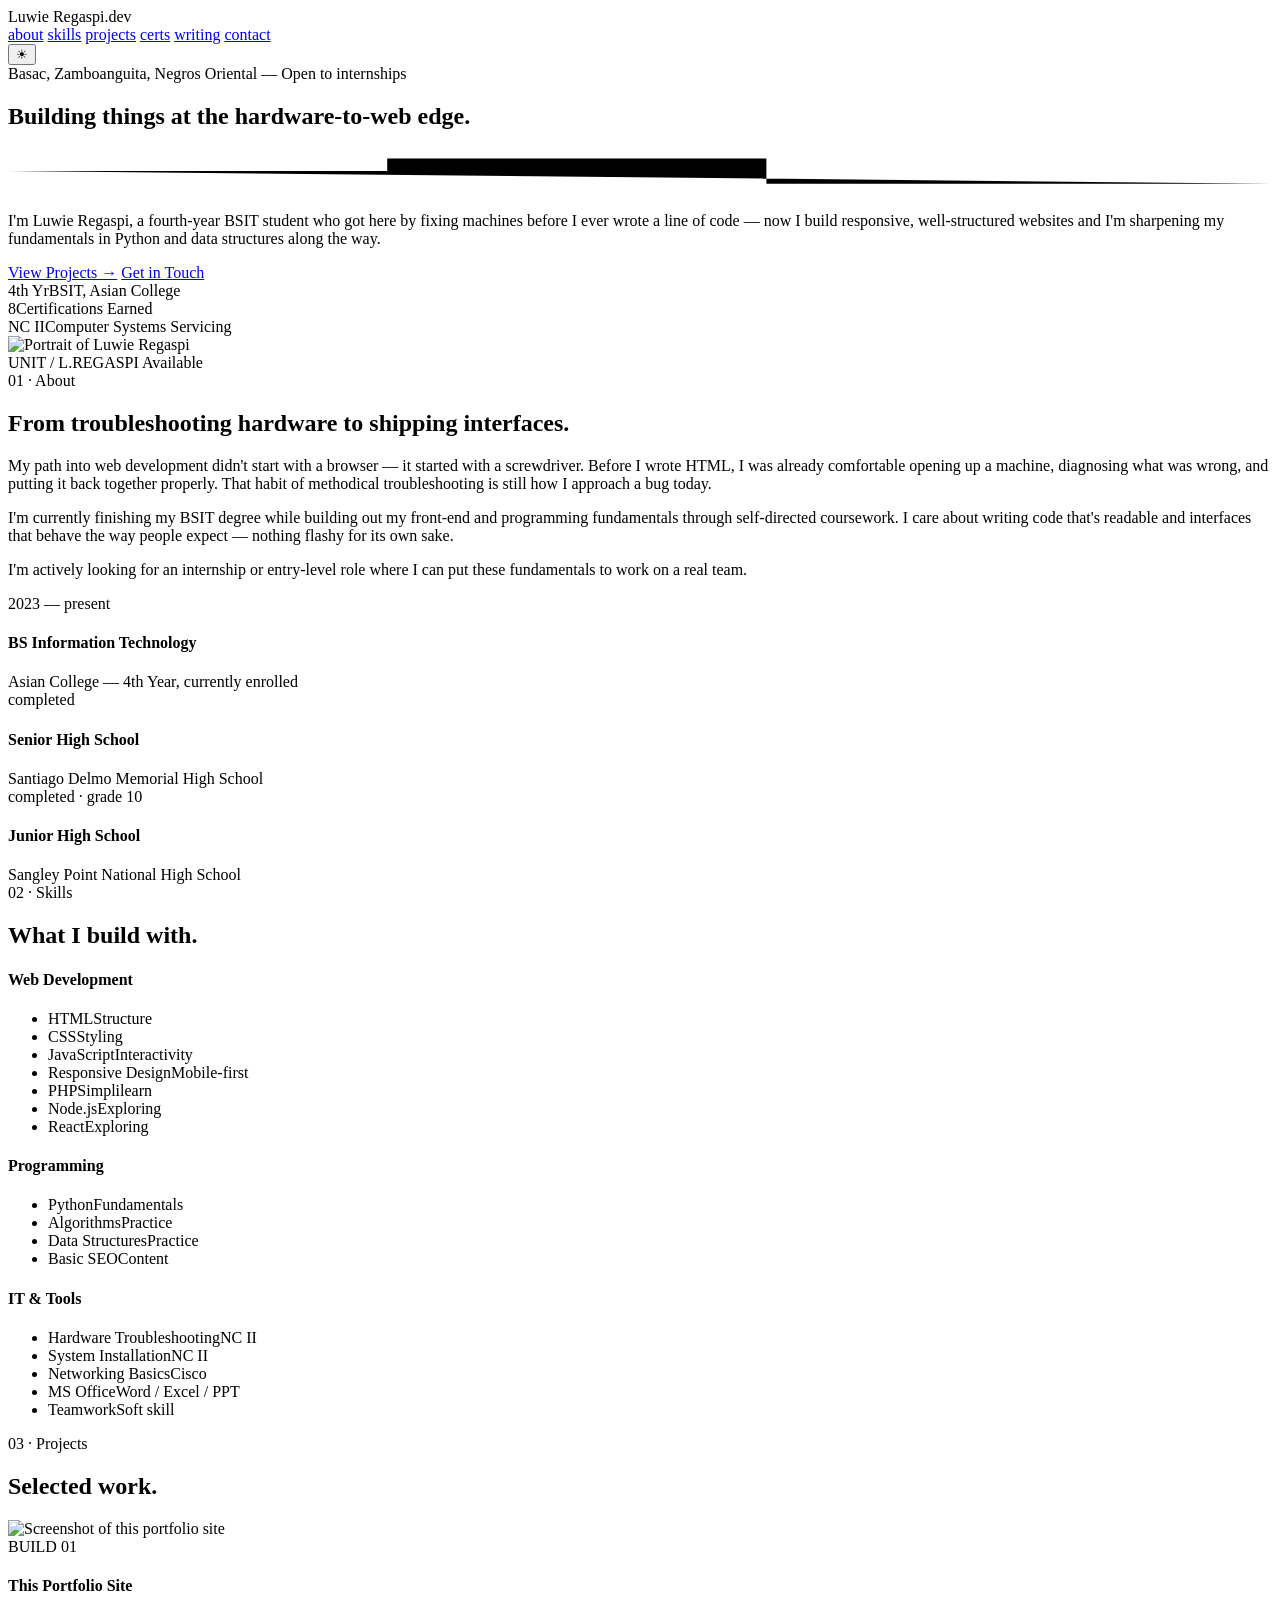
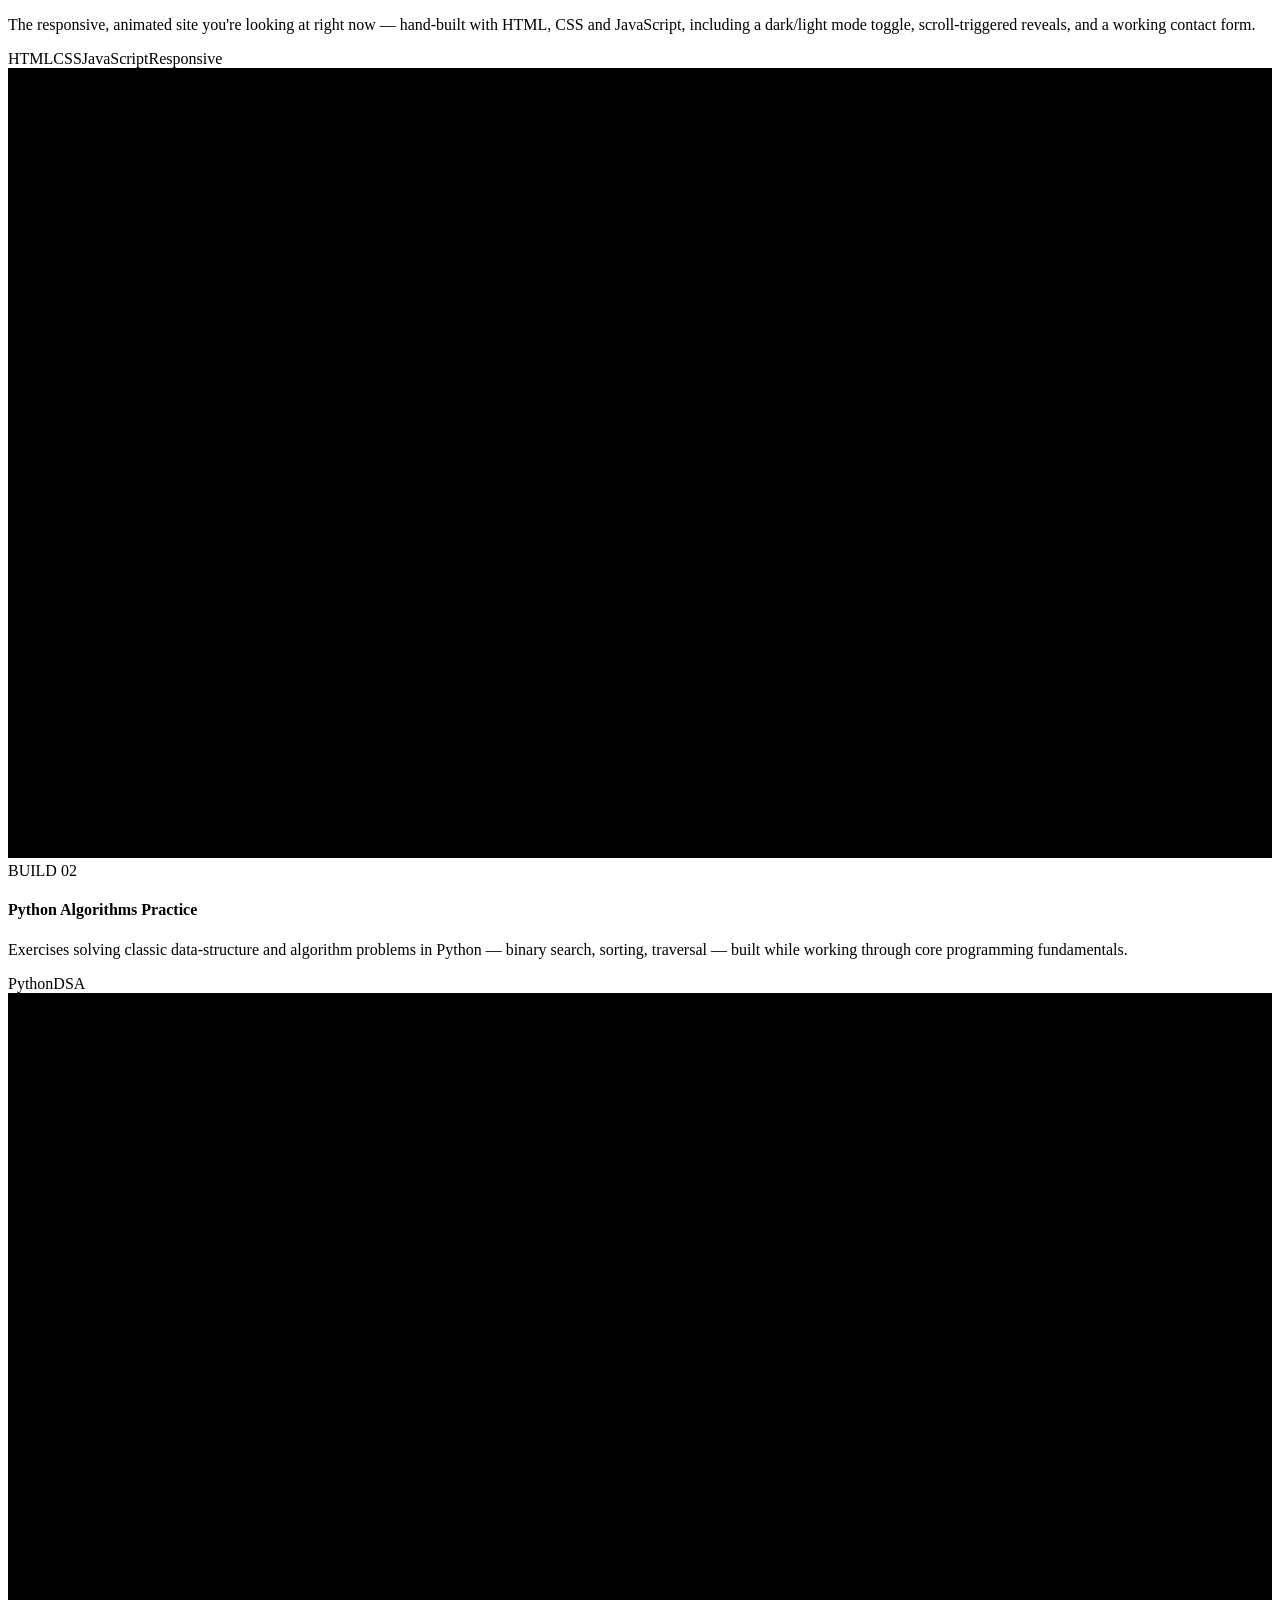
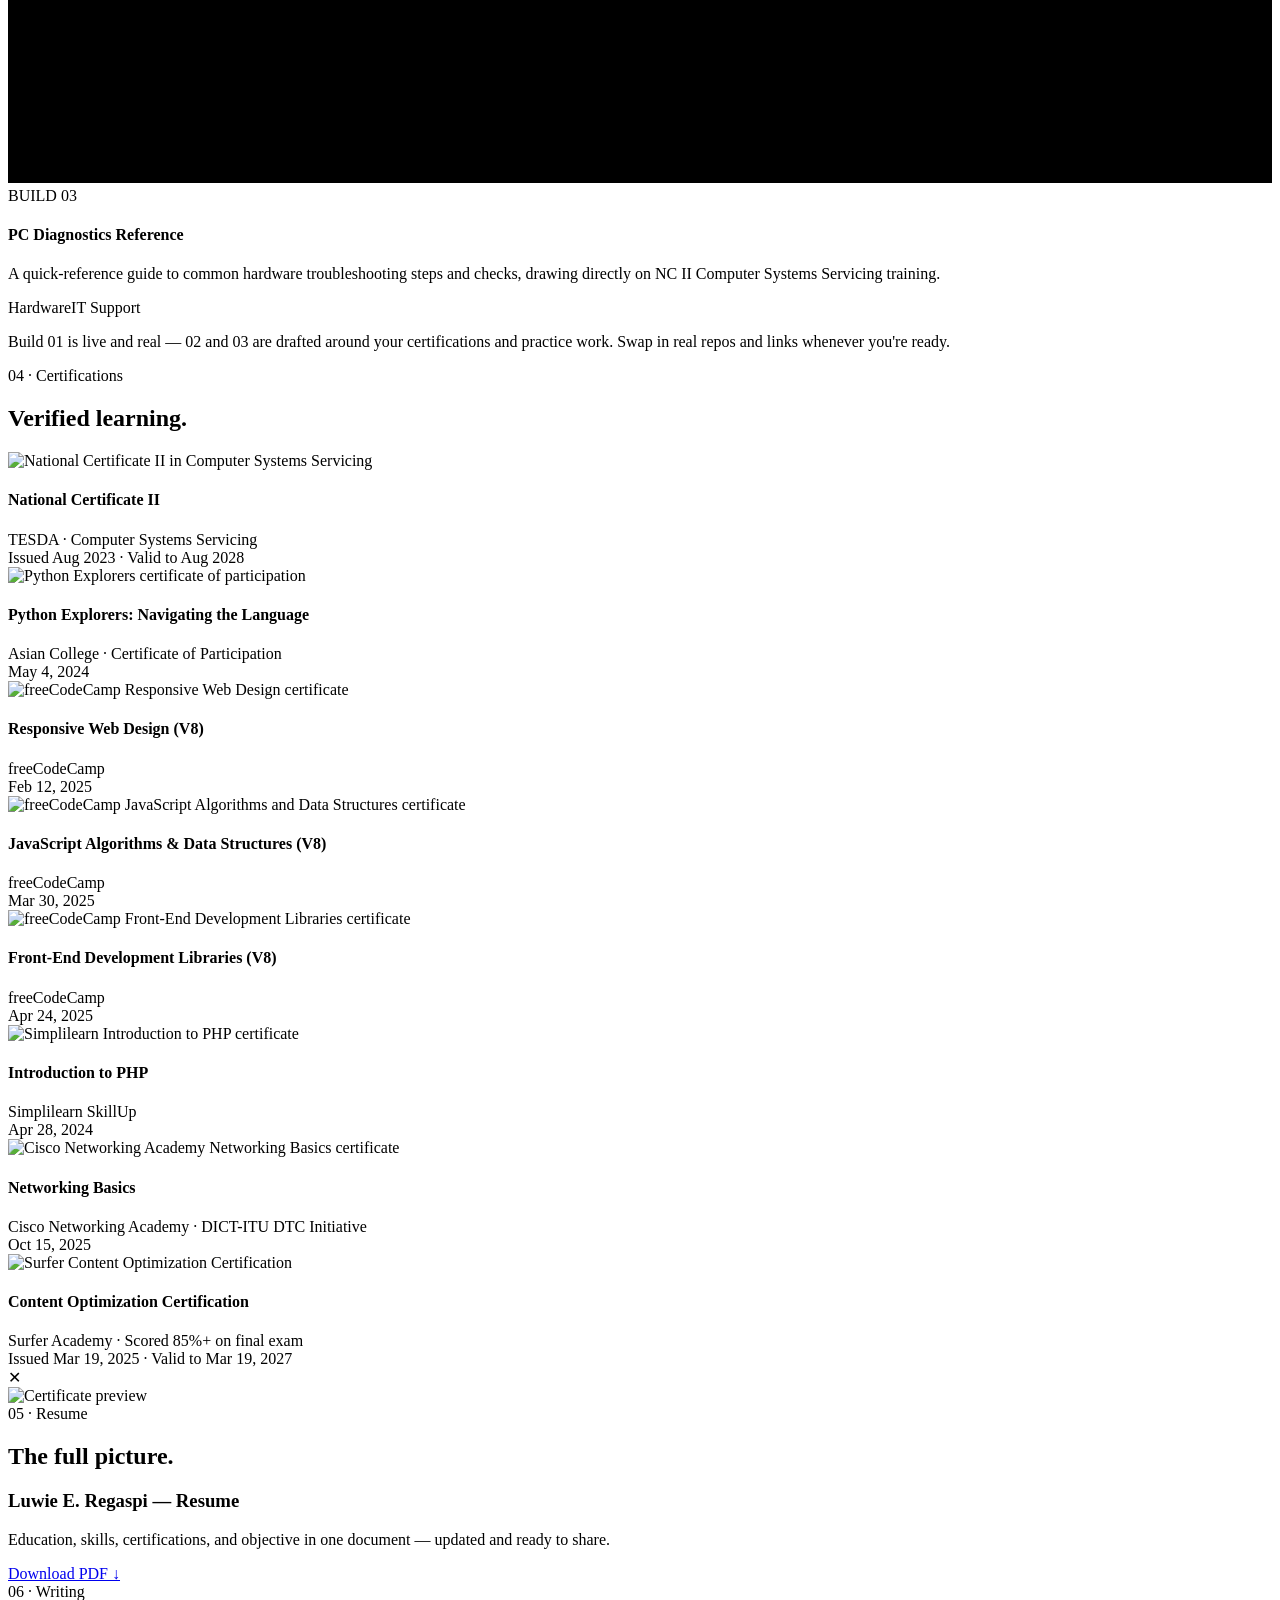
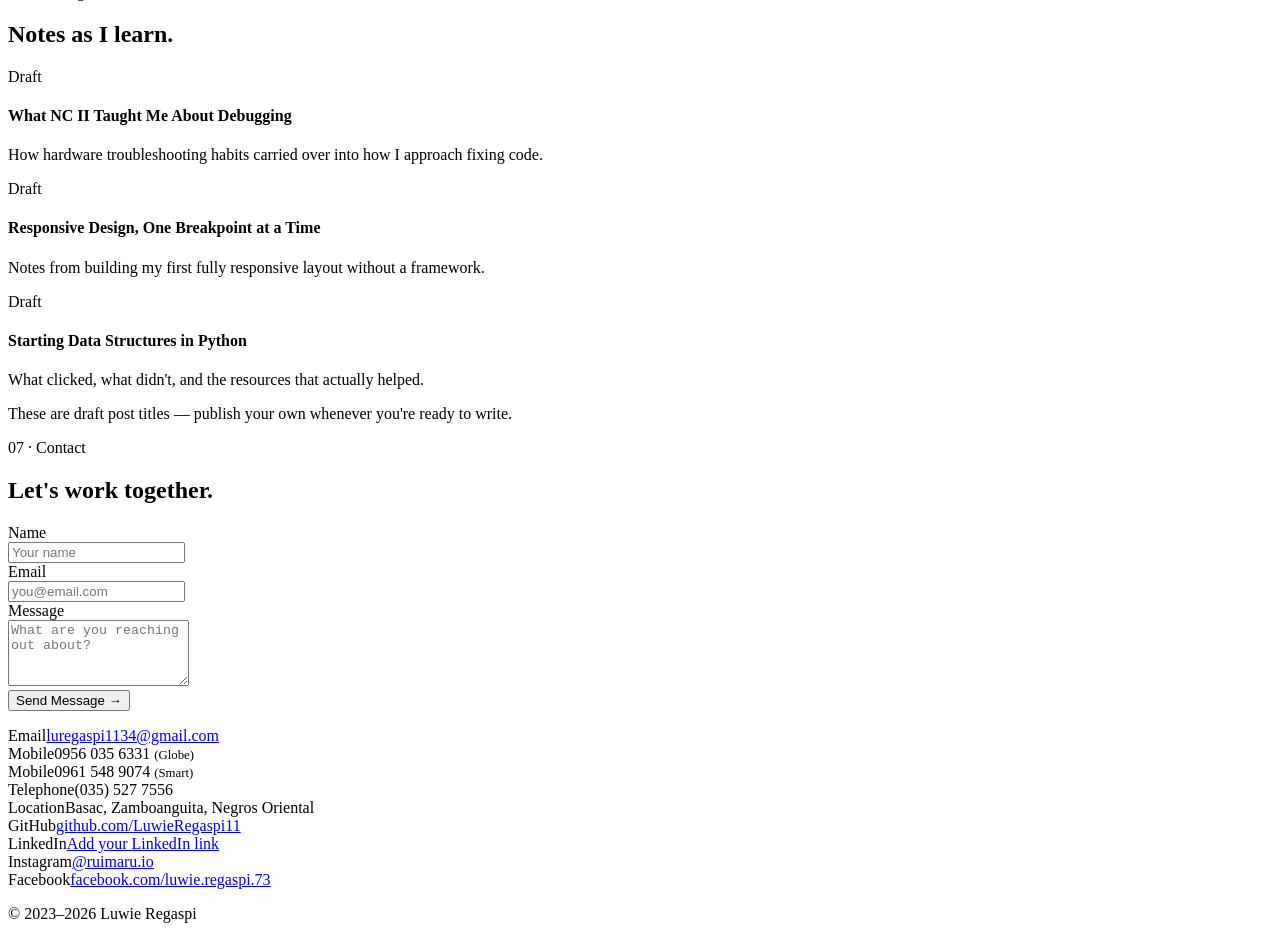
==== index.html @ 88062332 "delete porfolio" ====
<!DOCTYPE html>
<html lang="en">
<head>
<meta charset="UTF-8">
<meta name="viewport" content="width=device-width, initial-scale=1.0">
<title>Luwie Regaspi — Web Developer</title>
<link rel="preconnect" href="https://fonts.googleapis.com">
<link rel="preconnect" href="https://fonts.gstatic.com" crossorigin>
<link href="https://fonts.googleapis.com/css2?family=Space+Grotesk:wght@500;600;700&family=IBM+Plex+Sans:wght@400;500;600&family=IBM+Plex+Mono:wght@400;500;600&display=swap" rel="stylesheet">
<link rel="stylesheet" href="https://cdn.jsdelivr.net/gh/devicons/devicon@latest/devicon.min.css">
<link rel="stylesheet" href="style.css">
</head>
<body>

<div class="trace"><div class="trace-fill" id="traceFill"></div></div>

<header class="nav">
  <div class="nav-inner">
    <div class="brand"><span class="led"></span>Luwie Regaspi<span class="dim">.dev</span></div>
    <div class="nav-right">
      <nav class="navlinks">
        <a href="#about">about</a>
        <a href="#skills">skills</a>
        <a href="#projects">projects</a>
        <a href="#certs">certs</a>
        <a href="#blog">writing</a>
        <a href="#contact">contact</a>
      </nav>
      <button class="theme-toggle" id="themeToggle" aria-label="Toggle dark mode" title="Toggle dark mode">
        <span class="thumb" id="themeThumb">☀</span>
      </button>
    </div>
  </div>
</header>

<main class="wrap">

  <section class="hero" id="hero" data-section>
    <div class="node" id="node-hero"></div>
    <div class="hero-grid">
      <div class="hero-text">
        <div class="status-pill reveal"><span class="led"></span><span class="mono" style="color:var(--muted)">Basac, Zamboanguita, Negros Oriental — Open to internships</span></div>
        <h1 class="reveal">Building things at the <span class="accent">hardware-to-web</span> edge.</h1>
        <svg class="hero-trace reveal" viewBox="0 0 300 10" preserveAspectRatio="none"><path d="M0,5 H90 V2 H180 V8 H300"/></svg>
        <p class="lede reveal">I'm Luwie Regaspi, a fourth-year BSIT student who got here by fixing machines before I ever wrote a line of code — now I build responsive, well-structured websites and I'm sharpening my fundamentals in Python and data structures along the way.</p>
        <div class="hero-cta reveal">
          <a href="#projects" class="btn btn-solid">View Projects →</a>
          <a href="#contact" class="btn btn-outline">Get in Touch</a>
        </div>
        <div class="hero-meta reveal">
          <div><span class="num">4th Yr</span><span class="lab">BSIT, Asian College</span></div>
          <div><span class="num">8</span><span class="lab">Certifications Earned</span></div>
          <div><span class="num">NC II</span><span class="lab">Computer Systems Servicing</span></div>
        </div>
      </div>
      <div class="device reveal">
        <div class="device-frame">
          <div class="corner c-tl"></div><div class="corner c-tr"></div><div class="corner c-bl"></div><div class="corner c-br"></div>
          <div class="shot"><img src="images/profile.jpg" alt="Portrait of Luwie Regaspi"></div>
        </div>
        <div class="device-plate">
          <span>UNIT / L.REGASPI</span>
          <span class="avail"><span class="led"></span>Available</span>
        </div>
      </div>
    </div>
  </section>

  <section id="about" data-section>
    <div class="node" id="node-about"></div>
    <div class="divider"><span class="chip">01 · About</span><span class="seg"></span></div>
    <h2 class="section-title reveal">From troubleshooting hardware to shipping interfaces.</h2>
    <div class="about-grid">
      <div class="reveal">
        <p>My path into web development didn't start with a browser — it started with a screwdriver. Before I wrote HTML, I was already comfortable opening up a machine, diagnosing what was wrong, and putting it back together properly. That habit of methodical troubleshooting is still how I approach a bug today.</p>
        <p>I'm currently finishing my BSIT degree while building out my front-end and programming fundamentals through self-directed coursework. I care about writing code that's readable and interfaces that behave the way people expect — nothing flashy for its own sake.</p>
        <p>I'm actively looking for an internship or entry-level role where I can put these fundamentals to work on a real team.</p>
      </div>
      <div class="log reveal">
        <div class="item">
          <div class="when">2023 — present</div>
          <h4>BS Information Technology</h4>
          <div class="status">Asian College — 4th Year, currently enrolled</div>
        </div>
        <div class="item">
          <div class="when">completed</div>
          <h4>Senior High School</h4>
          <div class="status">Santiago Delmo Memorial High School</div>
        </div>
        <div class="item">
          <div class="when">completed · grade 10</div>
          <h4>Junior High School</h4>
          <div class="status">Sangley Point National High School</div>
        </div>
      </div>
    </div>
  </section>

  <section id="skills" data-section>
    <div class="node" id="node-skills"></div>
    <div class="divider"><span class="chip">02 · Skills</span><span class="seg"></span></div>
    <h2 class="section-title reveal">What I build with.</h2>
    <div class="skill-cols reveal">
      <div class="skill-card">
        <h4>Web Development</h4>
        <ul>
          <li><i class="sk-icon devicon-html5-plain colored"></i><span class="sk-name">HTML</span><span>Structure</span></li>
          <li><i class="sk-icon devicon-css3-plain colored"></i><span class="sk-name">CSS</span><span>Styling</span></li>
          <li><i class="sk-icon devicon-javascript-plain colored"></i><span class="sk-name">JavaScript</span><span>Interactivity</span></li>
          <li><i class="sk-icon devicon-bootstrap-plain colored"></i><span class="sk-name">Responsive Design</span><span>Mobile-first</span></li>
          <li><i class="sk-icon devicon-php-plain colored"></i><span class="sk-name">PHP</span><span>Simplilearn</span></li>
          <li><i class="sk-icon devicon-nodejs-plain colored"></i><span class="sk-name">Node.js</span><span>Exploring</span></li>
          <li><i class="sk-icon devicon-react-original colored"></i><span class="sk-name">React</span><span>Exploring</span></li>
        </ul>
      </div>
      <div class="skill-card">
        <h4>Programming</h4>
        <ul>
          <li><i class="sk-icon devicon-python-plain colored"></i><span class="sk-name">Python</span><span>Fundamentals</span></li>
          <li><i class="sk-icon devicon-python-plain colored"></i><span class="sk-name">Algorithms</span><span>Practice</span></li>
          <li><i class="sk-icon devicon-python-plain colored"></i><span class="sk-name">Data Structures</span><span>Practice</span></li>
          <li><i class="sk-icon devicon-google-plain colored"></i><span class="sk-name">Basic SEO</span><span>Content</span></li>
        </ul>
      </div>
      <div class="skill-card">
        <h4>IT & Tools</h4>
        <ul>
          <li><i class="sk-icon devicon-linux-plain colored"></i><span class="sk-name">Hardware Troubleshooting</span><span>NC II</span></li>
          <li><i class="sk-icon devicon-windows8-original colored"></i><span class="sk-name">System Installation</span><span>NC II</span></li>
          <li><i class="sk-icon devicon-cisco-line colored"></i><span class="sk-name">Networking Basics</span><span>Cisco</span></li>
          <li><i class="sk-icon devicon-office365-plain colored"></i><span class="sk-name">MS Office</span><span>Word / Excel / PPT</span></li>
          <li><i class="sk-icon devicon-slack-plain colored"></i><span class="sk-name">Teamwork</span><span>Soft skill</span></li>
        </ul>
      </div>
    </div>
  </section>

  <section id="projects" data-section>
    <div class="node" id="node-projects"></div>
    <div class="divider"><span class="chip">03 · Projects</span><span class="seg"></span></div>
    <h2 class="section-title reveal">Selected work.</h2>
    <div class="proj-grid">
      <div class="proj-card reveal">
        <div class="proj-media clickable" data-full="images/project-portfolio-preview.jpg" data-cap="This portfolio site — responsive build with dark/light mode and scroll animations">
          <img src="images/project-portfolio-preview.jpg" alt="Screenshot of this portfolio site">
        </div>
        <div class="proj-body">
          <div class="pnum">BUILD 01</div>
          <h4>This Portfolio Site</h4>
          <p>The responsive, animated site you're looking at right now — hand-built with HTML, CSS and JavaScript, including a dark/light mode toggle, scroll-triggered reveals, and a working contact form.</p>
          <div class="tags"><span class="tag">HTML</span><span class="tag">CSS</span><span class="tag">JavaScript</span><span class="tag">Responsive</span></div>
        </div>
      </div>
      <div class="proj-card reveal">
        <div class="proj-media">
          <svg viewBox="0 0 400 250" xmlns="http://www.w3.org/2000/svg">
            <rect width="400" height="250" fill="var(--panel-2)"/>
            <rect x="0" y="0" width="400" height="30" fill="var(--panel)"/>
            <circle cx="20" cy="15" r="4" fill="var(--line-strong)"/>
            <circle cx="34" cy="15" r="4" fill="var(--line-strong)"/>
            <circle cx="48" cy="15" r="4" fill="var(--trace)"/>
            <text x="70" y="19" font-family="IBM Plex Mono, monospace" font-size="10" fill="var(--muted)">algorithms.py</text>
            <g font-family="IBM Plex Mono, monospace" font-size="12">
              <text x="26" y="62"><tspan fill="var(--muted)">def</tspan><tspan fill="var(--trace)"> binary_search</tspan><tspan fill="var(--ink)" opacity="0.55">(arr, target):</tspan></text>
              <text x="46" y="86" fill="var(--ink)" opacity="0.55">low, high = 0, len(arr) - 1</text>
              <text x="46" y="110"><tspan fill="var(--muted)">while</tspan><tspan fill="var(--ink)" opacity="0.55"> low &lt;= high:</tspan></text>
              <text x="66" y="134" fill="var(--ink)" opacity="0.55">mid = (low + high) // 2</text>
              <text x="66" y="158"><tspan fill="var(--muted)">if</tspan><tspan fill="var(--ink)" opacity="0.55"> arr[mid] == target:</tspan></text>
              <text x="86" y="182"><tspan fill="var(--signal)">return</tspan><tspan fill="var(--ink)" opacity="0.55"> mid</tspan></text>
            </g>
            <rect x="150" y="171" width="7" height="14" fill="var(--trace)" opacity="0.85"/>
          </svg>
        </div>
        <div class="proj-body">
          <div class="pnum">BUILD 02</div>
          <h4>Python Algorithms Practice</h4>
          <p>Exercises solving classic data-structure and algorithm problems in Python — binary search, sorting, traversal — built while working through core programming fundamentals.</p>
          <div class="tags"><span class="tag">Python</span><span class="tag">DSA</span></div>
        </div>
      </div>
      <div class="proj-card reveal">
        <div class="proj-media">
          <svg viewBox="0 0 400 250" xmlns="http://www.w3.org/2000/svg">
            <rect width="400" height="250" fill="var(--panel-2)"/>
            <circle cx="200" cy="132" r="86" fill="none" stroke="var(--line-strong)" stroke-width="2"/>
            <path d="M 126 175 A 86 86 0 0 1 274 175" fill="none" stroke="var(--trace)" stroke-width="4" stroke-linecap="round"/>
            <g stroke="var(--line-strong)" stroke-width="2">
              <line x1="200" y1="46" x2="200" y2="58"/>
              <line x1="272" y1="86" x2="262" y2="94"/>
              <line x1="128" y1="86" x2="138" y2="94"/>
            </g>
            <line x1="200" y1="132" x2="238" y2="82" stroke="var(--signal)" stroke-width="3" stroke-linecap="round"/>
            <circle cx="200" cy="132" r="7" fill="var(--ink)"/>
            <text x="200" y="222" text-anchor="middle" font-family="IBM Plex Mono, monospace" font-size="10" letter-spacing="1" fill="var(--muted)">DIAGNOSTIC READOUT</text>
          </svg>
        </div>
        <div class="proj-body">
          <div class="pnum">BUILD 03</div>
          <h4>PC Diagnostics Reference</h4>
          <p>A quick-reference guide to common hardware troubleshooting steps and checks, drawing directly on NC II Computer Systems Servicing training.</p>
          <div class="tags"><span class="tag">Hardware</span><span class="tag">IT Support</span></div>
        </div>
      </div>
    </div>
    <p class="note reveal">Build 01 is live and real — 02 and 03 are drafted around your certifications and practice work. Swap in real repos and links whenever you're ready.</p>
  </section>

  <section id="certs" data-section>
    <div class="node" id="node-certs"></div>
    <div class="divider"><span class="chip">04 · Certifications</span><span class="seg"></span></div>
    <h2 class="section-title reveal">Verified learning.</h2>
    <div class="cert-grid reveal">
      <div class="cert" data-full="images/cert-ncii.jpg" data-cap="National Certificate II — Computer Systems Servicing · TESDA">
        <div class="thumb"><img src="images/cert-ncii.jpg" alt="National Certificate II in Computer Systems Servicing"></div>
        <div class="info">
          <h4>National Certificate II</h4>
          <div class="iss">TESDA · Computer Systems Servicing</div>
          <div class="date">Issued Aug 2023 · Valid to Aug 2028</div>
        </div>
      </div>
      <div class="cert" data-full="images/cert-python.jpg" data-cap="Python Explorers: Navigating the Language · Asian College">
        <div class="thumb"><img src="images/cert-python.jpg" alt="Python Explorers certificate of participation"></div>
        <div class="info">
          <h4>Python Explorers: Navigating the Language</h4>
          <div class="iss">Asian College · Certificate of Participation</div>
          <div class="date">May 4, 2024</div>
        </div>
      </div>
      <div class="cert" data-full="images/cert-rwd.jpg" data-cap="Responsive Web Design V8 · freeCodeCamp">
        <div class="thumb"><img src="images/cert-rwd.jpg" alt="freeCodeCamp Responsive Web Design certificate"></div>
        <div class="info">
          <h4>Responsive Web Design (V8)</h4>
          <div class="iss">freeCodeCamp</div>
          <div class="date">Feb 12, 2025</div>
        </div>
      </div>
      <div class="cert" data-full="images/cert-jsalgo.jpg" data-cap="JavaScript Algorithms and Data Structures V8 · freeCodeCamp">
        <div class="thumb"><img src="images/cert-jsalgo.jpg" alt="freeCodeCamp JavaScript Algorithms and Data Structures certificate"></div>
        <div class="info">
          <h4>JavaScript Algorithms & Data Structures (V8)</h4>
          <div class="iss">freeCodeCamp</div>
          <div class="date">Mar 30, 2025</div>
        </div>
      </div>
      <div class="cert" data-full="images/cert-fedl.jpg" data-cap="Front-End Development Libraries V8 · freeCodeCamp">
        <div class="thumb"><img src="images/cert-fedl.jpg" alt="freeCodeCamp Front-End Development Libraries certificate"></div>
        <div class="info">
          <h4>Front-End Development Libraries (V8)</h4>
          <div class="iss">freeCodeCamp</div>
          <div class="date">Apr 24, 2025</div>
        </div>
      </div>
      <div class="cert" data-full="images/cert-php.jpg" data-cap="Introduction to PHP · Simplilearn SkillUp">
        <div class="thumb"><img src="images/cert-php.jpg" alt="Simplilearn Introduction to PHP certificate"></div>
        <div class="info">
          <h4>Introduction to PHP</h4>
          <div class="iss">Simplilearn SkillUp</div>
          <div class="date">Apr 28, 2024</div>
        </div>
      </div>
      <div class="cert" data-full="images/cert-cisco.jpg" data-cap="Networking Basics · Cisco Networking Academy">
        <div class="thumb"><img src="images/cert-cisco.jpg" alt="Cisco Networking Academy Networking Basics certificate"></div>
        <div class="info">
          <h4>Networking Basics</h4>
          <div class="iss">Cisco Networking Academy · DICT-ITU DTC Initiative</div>
          <div class="date">Oct 15, 2025</div>
        </div>
      </div>
      <div class="cert" data-full="images/cert-surfer.jpg" data-cap="Content Optimization Certification · Surfer — scored 85% or higher">
        <div class="thumb"><img src="images/cert-surfer.jpg" alt="Surfer Content Optimization Certification"></div>
        <div class="info">
          <h4>Content Optimization Certification</h4>
          <div class="iss">Surfer Academy · Scored 85%+ on final exam</div>
          <div class="date">Issued Mar 19, 2025 · Valid to Mar 19, 2027</div>
        </div>
      </div>
    </div>
  </section>

  <div class="lightbox" id="lightbox">
    <div class="lb-close" id="lbClose">✕</div>
    <img id="lbImg" src="" alt="Certificate preview">
    <div class="lb-cap" id="lbCap"></div>
  </div>

  <section id="resume" data-section>
    <div class="node" id="node-resume"></div>
    <div class="divider"><span class="chip">05 · Resume</span><span class="seg"></span></div>
    <h2 class="section-title reveal">The full picture.</h2>
    <div class="resume-box reveal">
      <div>
        <h3>Luwie E. Regaspi — Resume</h3>
        <p>Education, skills, certifications, and objective in one document — updated and ready to share.</p>
      </div>
      <a href="documents/Luwie-Regaspi-Resume.pdf" class="btn btn-solid" download>Download PDF ↓</a>
    </div>
  </section>

  <section id="blog" data-section>
    <div class="node" id="node-blog"></div>
    <div class="divider"><span class="chip">06 · Writing</span><span class="seg"></span></div>
    <h2 class="section-title reveal">Notes as I learn.</h2>
    <div class="blog-grid reveal">
      <div class="post">
        <div class="when">Draft</div>
        <h4>What NC II Taught Me About Debugging</h4>
        <p>How hardware troubleshooting habits carried over into how I approach fixing code.</p>
      </div>
      <div class="post">
        <div class="when">Draft</div>
        <h4>Responsive Design, One Breakpoint at a Time</h4>
        <p>Notes from building my first fully responsive layout without a framework.</p>
      </div>
      <div class="post">
        <div class="when">Draft</div>
        <h4>Starting Data Structures in Python</h4>
        <p>What clicked, what didn't, and the resources that actually helped.</p>
      </div>
    </div>
    <p class="note reveal">These are draft post titles — publish your own whenever you're ready to write.</p>
  </section>

  <section id="contact" data-section>
    <div class="node" id="node-contact"></div>
    <div class="divider"><span class="chip">07 · Contact</span><span class="seg"></span></div>
    <h2 class="section-title reveal">Let's work together.</h2>
    <div class="contact-grid">
      <form id="contactForm" name="contact">
        <div class="field reveal">
          <label>Name</label>
          <div class="field-shell"><input type="text" name="name" placeholder="Your name" required></div>
        </div>
        <div class="field reveal">
          <label>Email</label>
          <div class="field-shell"><input type="email" name="email" placeholder="you@email.com" required></div>
        </div>
        <div class="field reveal">
          <label>Message</label>
          <div class="field-shell"><textarea rows="4" name="message" placeholder="What are you reaching out about?" required></textarea></div>
        </div>
        <button type="submit" class="btn btn-solid reveal" id="contactSubmit"><span class="btn-label">Send Message →</span></button>
        <p id="contactStatus" class="contact-status" aria-live="polite"></p>
      </form>
      <div class="contact-info">
        <div class="row reveal"><span class="lab">Email</span><a href="mailto:luregaspi1134@gmail.com">luregaspi1134@gmail.com</a></div>
        <div class="row reveal"><span class="lab">Mobile</span><span>0956 035 6331 <span style="color:var(--muted);font-size:0.8em;">(Globe)</span></span></div>
        <div class="row reveal"><span class="lab">Mobile</span><span>0961 548 9074 <span style="color:var(--muted);font-size:0.8em;">(Smart)</span></span></div>
        <div class="row reveal"><span class="lab">Telephone</span><span>(035) 527 7556</span></div>
        <div class="row reveal"><span class="lab">Location</span><span>Basac, Zamboanguita, Negros Oriental</span></div>
        <div class="row reveal"><span class="lab">GitHub</span><a href="https://github.com/LuwieRegaspi11" target="_blank" rel="noopener">github.com/LuwieRegaspi11</a></div>
        <div class="row reveal"><span class="lab">LinkedIn</span><a href="#">Add your LinkedIn link</a></div>
        <div class="row reveal"><span class="lab">Instagram</span><a href="https://www.instagram.com/ruimaru.io/" target="_blank" rel="noopener">@ruimaru.io</a></div>
        <div class="row reveal"><span class="lab">Facebook</span><a href="https://www.facebook.com/luwie.regaspi.73/" target="_blank" rel="noopener">facebook.com/luwie.regaspi.73</a></div>
      </div>
    </div>
  </section>

</main>

<footer>
  <div class="wrap foot-inner">
    <p>© 2023–2026 Luwie Regaspi</p>
  </div>
</footer>

<script>
  document.querySelectorAll('[data-section], section').forEach(section=>{
    section.querySelectorAll('.reveal').forEach((el, i)=>{
      el.style.transitionDelay = Math.min(i * 60, 240) + 'ms';
    });
  });
  const revealEls = document.querySelectorAll('.reveal');
  const io = new IntersectionObserver((entries)=>{
    entries.forEach(e=>{ if(e.isIntersecting){ e.target.classList.add('show'); io.unobserve(e.target);} });
  },{threshold:0.15});
  revealEls.forEach(el=>io.observe(el));

  const traceFill = document.getElementById('traceFill');
  const sections = document.querySelectorAll('[data-section]');
  const nodes = {};
  sections.forEach(s=>{ nodes[s.id] = document.getElementById('node-'+s.id); });

  function positionNodes(){
    // nodes are already correctly placed by CSS as the first child of
    // their section (top:0 relative to that section) — no JS override needed.
  }

  function onScroll(){
    const scrollTop = window.scrollY;
    const docHeight = document.documentElement.scrollHeight - window.innerHeight;
    const pct = Math.min(100, (scrollTop / docHeight) * 100);
    traceFill.style.height = pct + '%';

    sections.forEach(s=>{
      const node = nodes[s.id];
      if(!node) return;
      const rect = s.getBoundingClientRect();
      if(rect.top < window.innerHeight * 0.6){
        node.classList.add('lit');
      }
    });
  }

  window.addEventListener('scroll', onScroll);
  window.addEventListener('load', ()=>{ positionNodes(); onScroll(); });
  window.addEventListener('resize', positionNodes);

  const lightbox = document.getElementById('lightbox');
  const lbImg = document.getElementById('lbImg');
  const lbCap = document.getElementById('lbCap');
  document.querySelectorAll('.cert[data-full], .proj-media[data-full]').forEach(card=>{
    card.addEventListener('click', ()=>{
      lbImg.src = card.getAttribute('data-full');
      lbCap.textContent = card.getAttribute('data-cap') || '';
      lightbox.classList.add('open');
    });
  });
  function closeLightbox(){ lightbox.classList.remove('open'); }
  document.getElementById('lbClose').addEventListener('click', closeLightbox);
  lightbox.addEventListener('click', (e)=>{ if(e.target === lightbox) closeLightbox(); });
  document.addEventListener('keydown', (e)=>{ if(e.key === 'Escape') closeLightbox(); });

  const root = document.documentElement;
  const themeToggle = document.getElementById('themeToggle');
  const themeThumb = document.getElementById('themeThumb');

  function applyTheme(theme){
    root.setAttribute('data-theme', theme);
    themeThumb.textContent = theme === 'dark' ? '🌙' : '☀';
    themeToggle.setAttribute('aria-pressed', theme === 'dark');
  }
  let savedTheme = null;
  try { savedTheme = localStorage.getItem('luwie-theme'); } catch(e){}
  const systemPrefersDark = window.matchMedia && window.matchMedia('(prefers-color-scheme: dark)').matches;
  applyTheme(savedTheme || (systemPrefersDark ? 'dark' : 'light'));

  themeToggle.addEventListener('click', ()=>{
    const next = root.getAttribute('data-theme') === 'dark' ? 'light' : 'dark';
    applyTheme(next);
    try { localStorage.setItem('luwie-theme', next); } catch(e){}
  });

  function addRipple(el){
    el.addEventListener('click', function(e){
      const rect = this.getBoundingClientRect();
      const size = Math.max(rect.width, rect.height) * 1.4;
      const ripple = document.createElement('span');
      ripple.className = 'ripple-el';
      ripple.style.width = ripple.style.height = size + 'px';
      const x = (e.clientX ?? rect.left + rect.width/2) - rect.left - size/2;
      const y = (e.clientY ?? rect.top + rect.height/2) - rect.top - size/2;
      ripple.style.left = x + 'px';
      ripple.style.top = y + 'px';
      this.appendChild(ripple);
      setTimeout(()=> ripple.remove(), 650);
    });
  }
  document.querySelectorAll('.btn, .proj-body .plink').forEach(addRipple);

  const contactForm = document.getElementById('contactForm');
  const contactStatus = document.getElementById('contactStatus');
  const contactSubmit = document.getElementById('contactSubmit');
  // GitHub Pages serves static files only — there's no backend to receive a POST,
  // so this opens the visitor's email client pre-filled with their message instead.
  if(contactForm){
    contactForm.addEventListener('submit', function(e){
      e.preventDefault();
      const name = contactForm.elements['name'].value;
      const email = contactForm.elements['email'].value;
      const message = contactForm.elements['message'].value;

      const subject = encodeURIComponent('Portfolio contact from ' + name);
      const body = encodeURIComponent(message + '\n\n— ' + name + ' (' + email + ')');
      window.location.href = 'mailto:luregaspi1134@gmail.com?subject=' + subject + '&body=' + body;

      contactStatus.textContent = "Opening your email app to send this — if nothing happens, email me directly at luregaspi1134@gmail.com";
      contactStatus.className = 'contact-status show ok';
    });
  }
</script>

</body>
</html>
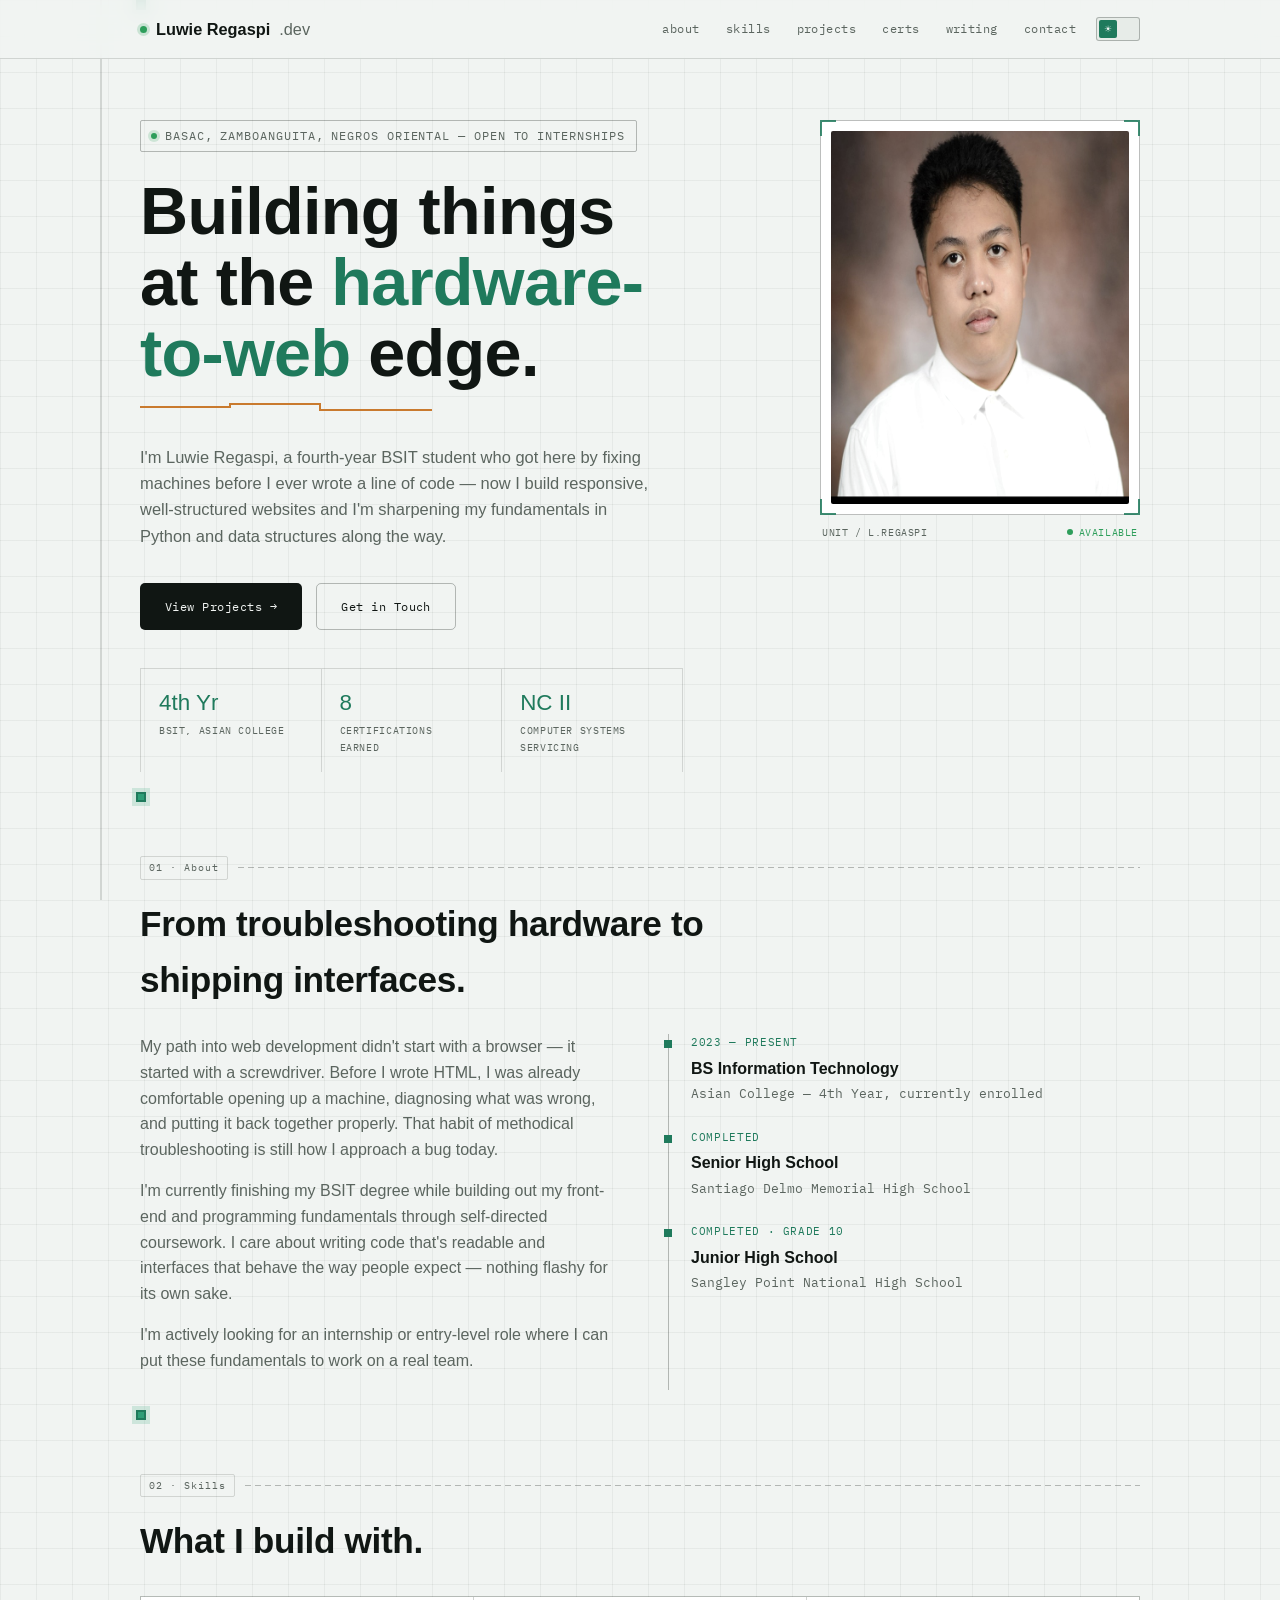
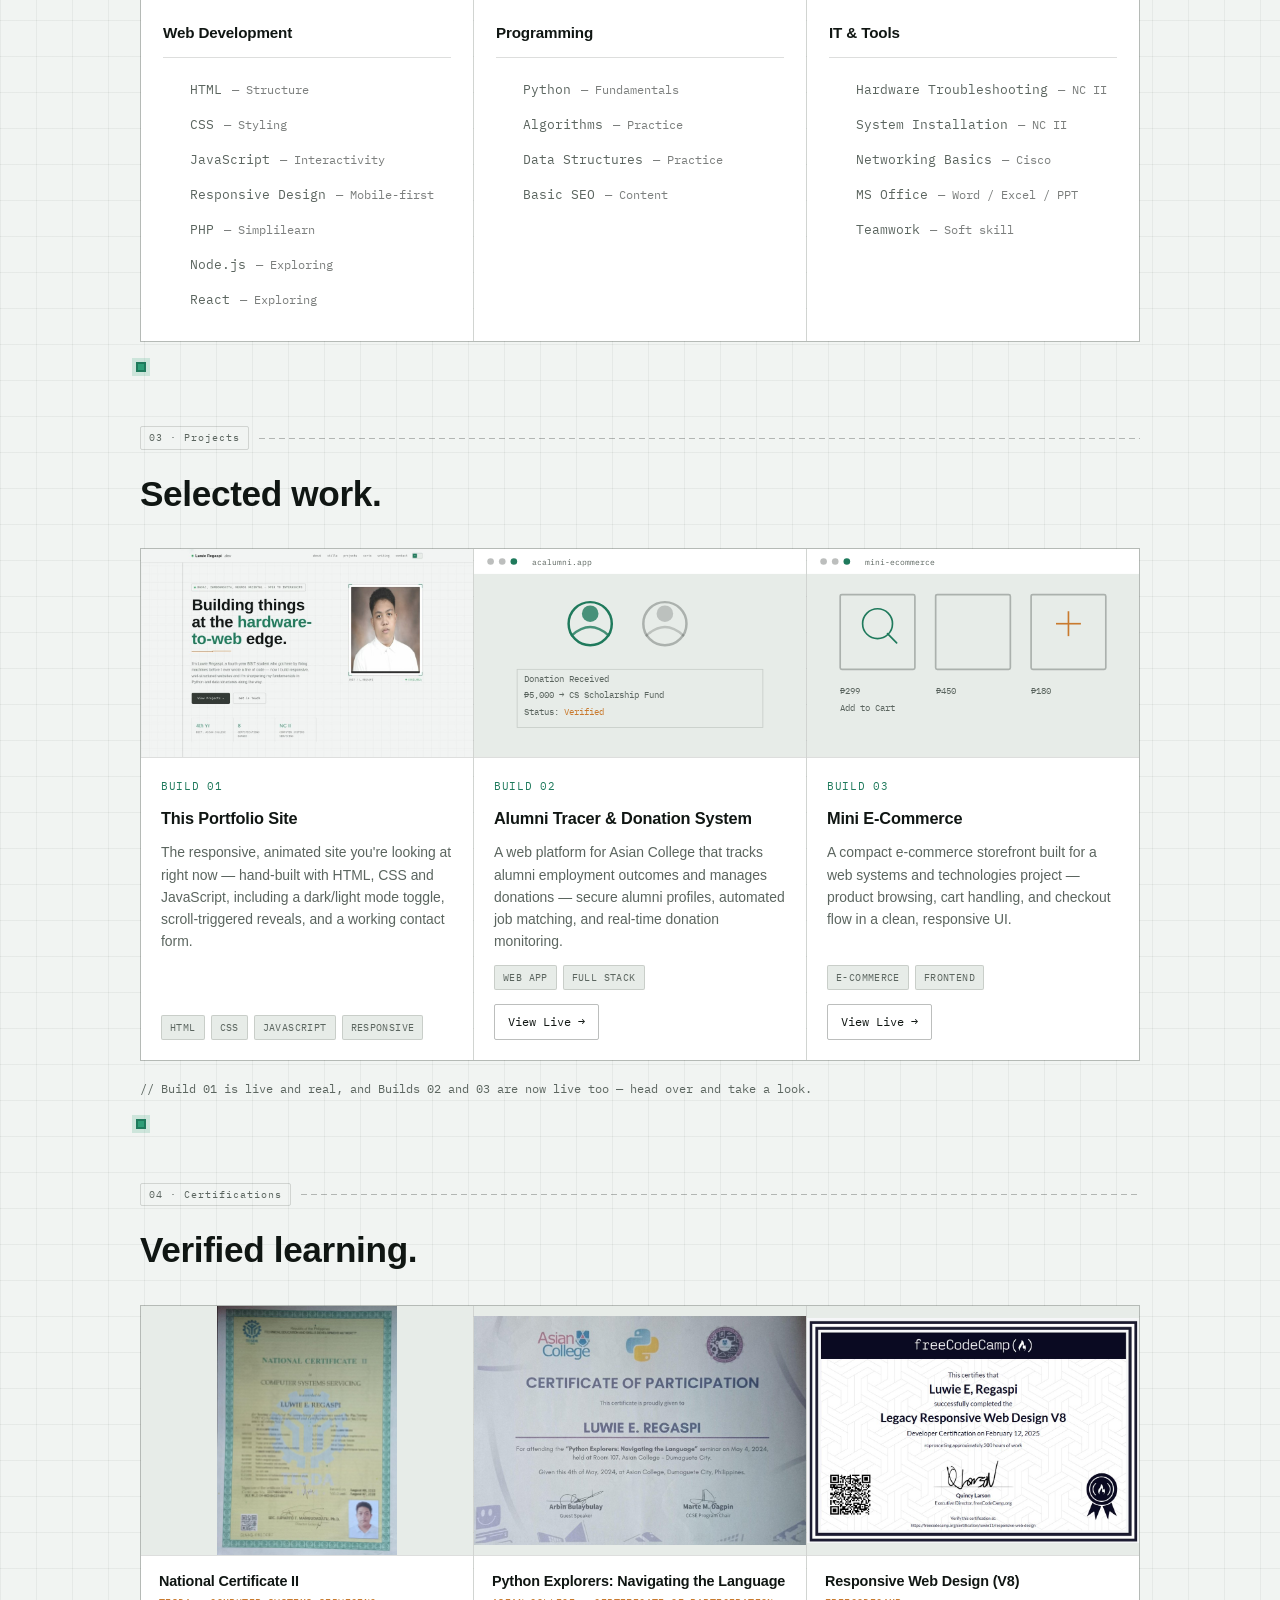
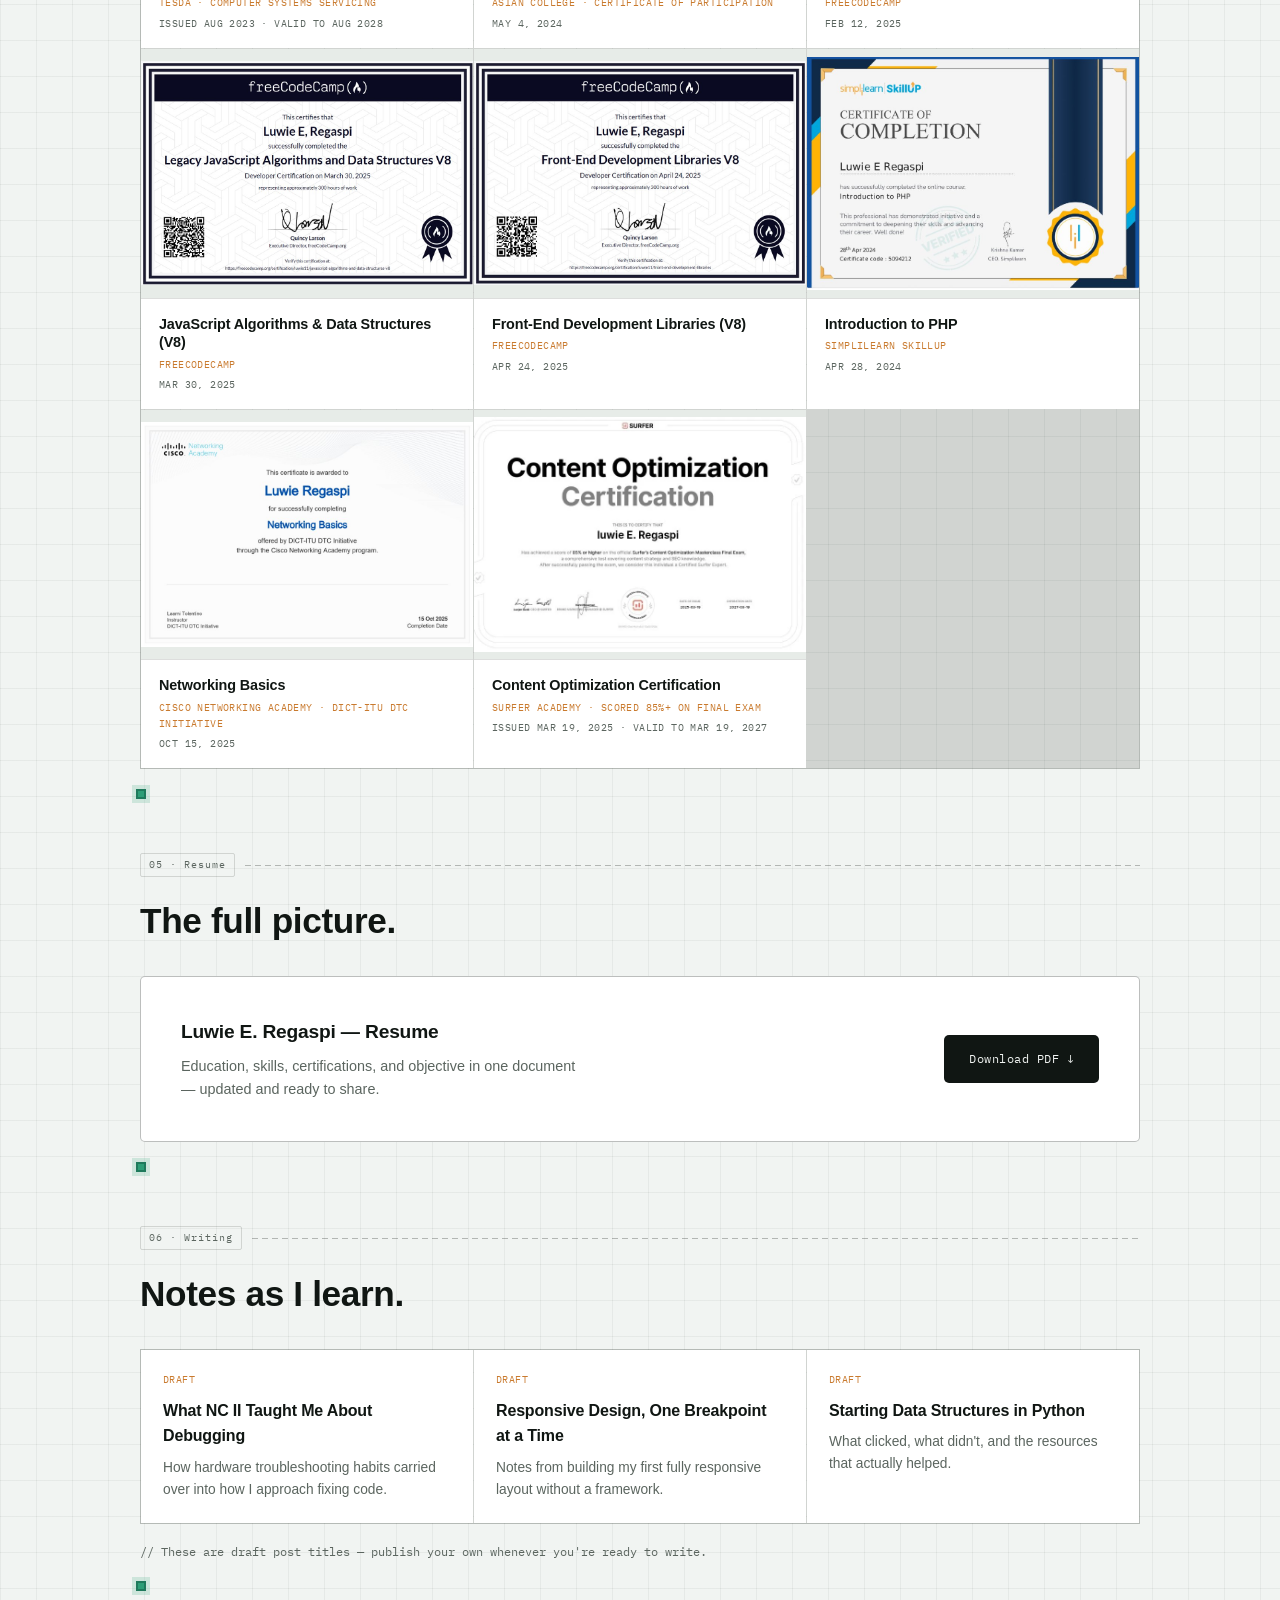
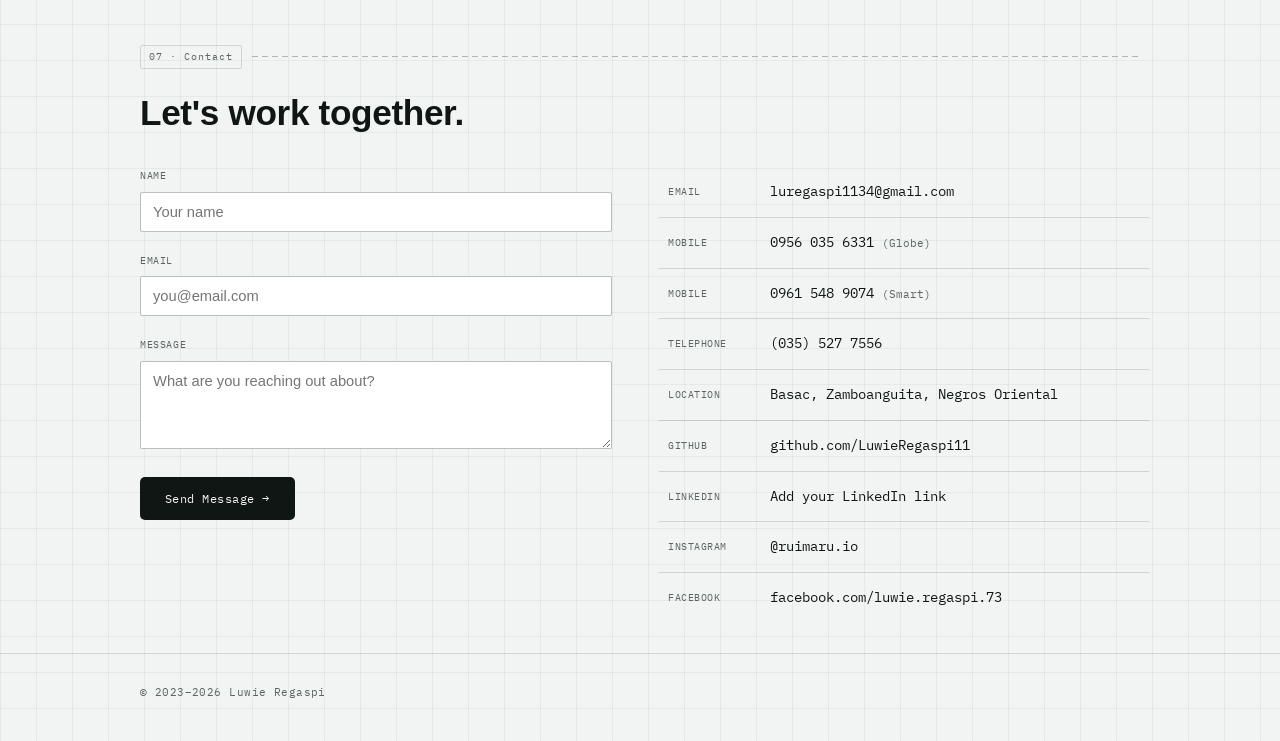
==== commit fd26a54f: "Add files via upload" ====
--- a/index.html
+++ b/index.html
@@ -152,57 +152,72 @@
         </div>
       </div>
       <div class="proj-card reveal">
-        <div class="proj-media">
+        <a class="proj-media" href="https://acalumni.app" target="_blank" rel="noopener">
           <svg viewBox="0 0 400 250" xmlns="http://www.w3.org/2000/svg">
             <rect width="400" height="250" fill="var(--panel-2)"/>
             <rect x="0" y="0" width="400" height="30" fill="var(--panel)"/>
             <circle cx="20" cy="15" r="4" fill="var(--line-strong)"/>
             <circle cx="34" cy="15" r="4" fill="var(--line-strong)"/>
             <circle cx="48" cy="15" r="4" fill="var(--trace)"/>
-            <text x="70" y="19" font-family="IBM Plex Mono, monospace" font-size="10" fill="var(--muted)">algorithms.py</text>
-            <g font-family="IBM Plex Mono, monospace" font-size="12">
-              <text x="26" y="62"><tspan fill="var(--muted)">def</tspan><tspan fill="var(--trace)"> binary_search</tspan><tspan fill="var(--ink)" opacity="0.55">(arr, target):</tspan></text>
-              <text x="46" y="86" fill="var(--ink)" opacity="0.55">low, high = 0, len(arr) - 1</text>
-              <text x="46" y="110"><tspan fill="var(--muted)">while</tspan><tspan fill="var(--ink)" opacity="0.55"> low &lt;= high:</tspan></text>
-              <text x="66" y="134" fill="var(--ink)" opacity="0.55">mid = (low + high) // 2</text>
-              <text x="66" y="158"><tspan fill="var(--muted)">if</tspan><tspan fill="var(--ink)" opacity="0.55"> arr[mid] == target:</tspan></text>
-              <text x="86" y="182"><tspan fill="var(--signal)">return</tspan><tspan fill="var(--ink)" opacity="0.55"> mid</tspan></text>
+            <text x="70" y="19" font-family="IBM Plex Mono, monospace" font-size="10" fill="var(--muted)">acalumni.app</text>
+            <circle cx="140" cy="90" r="26" fill="none" stroke="var(--trace)" stroke-width="3"/>
+            <circle cx="140" cy="78" r="10" fill="var(--trace)" opacity="0.8"/>
+            <path d="M 118 104 Q 140 84 162 104" fill="none" stroke="var(--trace)" stroke-width="3" stroke-linecap="round" opacity="0.8"/>
+            <circle cx="230" cy="90" r="26" fill="none" stroke="var(--line-strong)" stroke-width="3"/>
+            <circle cx="230" cy="78" r="10" fill="var(--line-strong)" opacity="0.7"/>
+            <path d="M 208 104 Q 230 84 252 104" fill="none" stroke="var(--line-strong)" stroke-width="3" stroke-linecap="round" opacity="0.7"/>
+            <g font-family="IBM Plex Mono, monospace" font-size="11" fill="var(--muted)">
+              <text x="60" y="160">Donation Received</text>
+              <text x="60" y="180">₱5,000 → CS Scholarship Fund</text>
+              <text x="60" y="200">Status: <tspan fill="var(--signal)">Verified</tspan></text>
             </g>
-            <rect x="150" y="171" width="7" height="14" fill="var(--trace)" opacity="0.85"/>
+            <rect x="52" y="145" width="296" height="70" fill="none" stroke="var(--line)" stroke-width="1"/>
           </svg>
-        </div>
+        </a>
         <div class="proj-body">
           <div class="pnum">BUILD 02</div>
-          <h4>Python Algorithms Practice</h4>
-          <p>Exercises solving classic data-structure and algorithm problems in Python — binary search, sorting, traversal — built while working through core programming fundamentals.</p>
-          <div class="tags"><span class="tag">Python</span><span class="tag">DSA</span></div>
+          <h4>Alumni Tracer &amp; Donation System</h4>
+          <p>A web platform for Asian College that tracks alumni employment outcomes and manages donations — secure alumni profiles, automated job matching, and real-time donation monitoring.</p>
+          <div class="tags"><span class="tag">Web App</span><span class="tag">Full Stack</span></div>
+          <a class="plink" href="https://acalumni.app" target="_blank" rel="noopener">View Live →</a>
         </div>
       </div>
       <div class="proj-card reveal">
-        <div class="proj-media">
+        <a class="proj-media" href="https://websys-mini-ecommerce.netlify.app/" target="_blank" rel="noopener">
           <svg viewBox="0 0 400 250" xmlns="http://www.w3.org/2000/svg">
             <rect width="400" height="250" fill="var(--panel-2)"/>
-            <circle cx="200" cy="132" r="86" fill="none" stroke="var(--line-strong)" stroke-width="2"/>
-            <path d="M 126 175 A 86 86 0 0 1 274 175" fill="none" stroke="var(--trace)" stroke-width="4" stroke-linecap="round"/>
-            <g stroke="var(--line-strong)" stroke-width="2">
-              <line x1="200" y1="46" x2="200" y2="58"/>
-              <line x1="272" y1="86" x2="262" y2="94"/>
-              <line x1="128" y1="86" x2="138" y2="94"/>
+            <rect x="0" y="0" width="400" height="30" fill="var(--panel)"/>
+            <circle cx="20" cy="15" r="4" fill="var(--line-strong)"/>
+            <circle cx="34" cy="15" r="4" fill="var(--line-strong)"/>
+            <circle cx="48" cy="15" r="4" fill="var(--trace)"/>
+            <text x="70" y="19" font-family="IBM Plex Mono, monospace" font-size="10" fill="var(--muted)">mini-ecommerce</text>
+            <rect x="40" y="55" width="90" height="90" rx="2" fill="none" stroke="var(--line-strong)" stroke-width="2"/>
+            <circle cx="85" cy="90" r="18" fill="none" stroke="var(--trace)" stroke-width="2"/>
+            <line x1="97" y1="102" x2="108" y2="113" stroke="var(--trace)" stroke-width="2" stroke-linecap="round"/>
+            <rect x="155" y="55" width="90" height="90" rx="2" fill="none" stroke="var(--line-strong)" stroke-width="2"/>
+            <rect x="270" y="55" width="90" height="90" rx="2" fill="none" stroke="var(--line-strong)" stroke-width="2"/>
+            <g stroke="var(--signal)" stroke-width="2">
+              <line x1="300" y1="90" x2="330" y2="90"/>
+              <line x1="315" y1="75" x2="315" y2="105"/>
             </g>
-            <line x1="200" y1="132" x2="238" y2="82" stroke="var(--signal)" stroke-width="3" stroke-linecap="round"/>
-            <circle cx="200" cy="132" r="7" fill="var(--ink)"/>
-            <text x="200" y="222" text-anchor="middle" font-family="IBM Plex Mono, monospace" font-size="10" letter-spacing="1" fill="var(--muted)">DIAGNOSTIC READOUT</text>
+            <g font-family="IBM Plex Mono, monospace" font-size="11" fill="var(--muted)">
+              <text x="40" y="175">₱299</text>
+              <text x="155" y="175">₱450</text>
+              <text x="270" y="175">₱180</text>
+              <text x="40" y="195">Add to Cart</text>
+            </g>
           </svg>
-        </div>
+        </a>
         <div class="proj-body">
           <div class="pnum">BUILD 03</div>
-          <h4>PC Diagnostics Reference</h4>
-          <p>A quick-reference guide to common hardware troubleshooting steps and checks, drawing directly on NC II Computer Systems Servicing training.</p>
-          <div class="tags"><span class="tag">Hardware</span><span class="tag">IT Support</span></div>
-        </div>
-      </div>
-    </div>
-    <p class="note reveal">Build 01 is live and real — 02 and 03 are drafted around your certifications and practice work. Swap in real repos and links whenever you're ready.</p>
+          <h4>Mini E-Commerce</h4>
+          <p>A compact e-commerce storefront built for a web systems and technologies project — product browsing, cart handling, and checkout flow in a clean, responsive UI.</p>
+          <div class="tags"><span class="tag">E-Commerce</span><span class="tag">Frontend</span></div>
+          <a class="plink" href="https://websys-mini-ecommerce.netlify.app/" target="_blank" rel="noopener">View Live →</a>
+        </div>
+      </div>
+    </div>
+    <p class="note reveal">Build 01 is live and real, and Builds 02 and 03 are now live too — head over and take a look.</p>
   </section>
 
   <section id="certs" data-section>
--- a/style.css
+++ b/style.css
@@ -0,0 +1,352 @@
+  :root{
+    /* technician's datasheet — blueprint paper, PCB green trace, solder-amber signal */
+    --bg:#F1F4F2;
+    --panel:#FFFFFF;
+    --panel-2:#E7ECE8;
+    --ink:#101613;
+    --muted:#5B655F;
+    --line:rgba(16,22,19,0.14);
+    --line-strong:rgba(16,22,19,0.28);
+    --trace:#1F7A5C;
+    --trace-bright:#2E9E77;
+    --signal:#C97A2E;
+    --signal-bright:#E0954A;
+    --ok:#2E9E5B;
+    --radius:5px;
+    --grid-line:rgba(16,22,19,0.05);
+  }
+  html[data-theme="dark"]{
+    --bg:#0B0F0D;
+    --panel:#121815;
+    --panel-2:#161D19;
+    --ink:#E7ECE9;
+    --muted:#8B978F;
+    --line:rgba(231,236,233,0.14);
+    --line-strong:rgba(231,236,233,0.28);
+    --trace:#3ED6A0;
+    --trace-bright:#63E6BA;
+    --signal:#E2A659;
+    --signal-bright:#F0BE7C;
+    --ok:#3ED6A0;
+    --grid-line:rgba(231,236,233,0.05);
+  }
+  html, body{transition:background-color .35s ease, color .35s ease;}
+  *{margin:0;padding:0;box-sizing:border-box;}
+  html{scroll-behavior:smooth;}
+  body{
+    background:var(--bg);
+    color:var(--ink);
+    font-family:'IBM Plex Sans',sans-serif;
+    font-size:16px;
+    line-height:1.6;
+    overflow-x:hidden;
+    background-image:
+      linear-gradient(var(--grid-line) 1px, transparent 1px),
+      linear-gradient(90deg, var(--grid-line) 1px, transparent 1px);
+    background-size:36px 36px;
+  }
+  @media (prefers-reduced-motion: reduce){
+    *{animation-duration:0.01ms !important; animation-iteration-count:1 !important; transition-duration:0.01ms !important; scroll-behavior:auto !important;}
+  }
+  h1,h2,h3,h4{font-family:'Space Grotesk',sans-serif;font-weight:600;letter-spacing:-0.01em;}
+  a{color:inherit;text-decoration:none;}
+  .mono{font-family:'IBM Plex Mono',monospace;font-size:0.72rem;letter-spacing:0.08em;text-transform:uppercase;color:var(--trace);}
+
+  .wrap{max-width:1080px;margin:0 auto;padding:0 40px;position:relative;}
+  @media(max-width:640px){.wrap{padding:0 22px;}}
+
+  header.nav, main.wrap, footer{position:relative; z-index:2;}
+
+  .divider{display:flex;align-items:center;gap:10px;margin:0 0 16px;}
+  .divider .seg{height:1px;flex:1;background:repeating-linear-gradient(90deg, var(--line-strong) 0 6px, transparent 6px 10px);}
+  .divider .chip{font-family:'IBM Plex Mono',monospace;font-size:0.62rem;letter-spacing:0.1em;color:var(--muted);border:1px solid var(--line);padding:3px 8px;border-radius:2px;white-space:nowrap;}
+
+  /* PCB trace spine — right-angle routed line with via nodes, replaces a decorative scroll bar with something that means "signal path" */
+  .trace{
+    position:fixed; top:0; left:50%; transform:translateX(-540px);
+    width:2px; height:100%;
+    background:var(--line);
+    z-index:1; pointer-events:none;
+  }
+  .trace-fill{
+    position:absolute; top:0; left:0; width:100%; height:0%;
+    background:var(--trace);
+    box-shadow:0 0 10px 0 var(--trace-bright);
+    transition:height .12s linear;
+  }
+  @media(max-width:1160px){.trace{display:none;}}
+  .node{
+    position:absolute; top:0; left:-4px; width:10px; height:10px;
+    background:var(--bg);
+    border:2px solid var(--line-strong);
+    transition:border-color .3s ease, background .3s ease, box-shadow .3s ease;
+  }
+  .node.lit{border-color:var(--trace); background:var(--trace-bright); box-shadow:0 0 0 4px rgba(46,158,119,0.18);}
+
+  header.nav{
+    position:fixed; top:0; left:0; right:0; z-index:10;
+    background:color-mix(in srgb, var(--bg) 88%, transparent);
+    backdrop-filter:blur(10px);
+    border-bottom:1px solid var(--line);
+  }
+  .nav-inner{max-width:1080px;margin:0 auto;padding:16px 40px;display:flex;justify-content:space-between;align-items:center;}
+  @media(max-width:640px){.nav-inner{padding:14px 22px;}}
+  .brand{font-family:'Space Grotesk',sans-serif;font-weight:700;font-size:1.02rem;display:flex;align-items:center;gap:9px;}
+  .brand .led{width:7px;height:7px;border-radius:50%;background:var(--ok);box-shadow:0 0 0 3px rgba(46,158,91,0.2);flex-shrink:0;}
+  .brand .dim{color:var(--muted);font-weight:400;}
+  .navlinks{display:flex;gap:26px;}
+  .navlinks a{font-family:'IBM Plex Mono',monospace;font-size:0.72rem;letter-spacing:0.04em;color:var(--muted);transition:color .2s;position:relative;}
+  .navlinks a::before{content:'';}
+  .navlinks a:hover{color:var(--trace);}
+  @media(max-width:800px){.navlinks{display:none;}}
+  .nav-right{display:flex;align-items:center;gap:20px;}
+
+  /* rocker-switch theme toggle */
+  .theme-toggle{
+    position:relative; width:44px; height:24px; border-radius:3px;
+    background:var(--panel-2); border:1px solid var(--line-strong);
+    cursor:pointer; padding:0; overflow:hidden;
+  }
+  .theme-toggle .thumb{
+    position:absolute; top:2px; left:2px; width:18px; height:18px; border-radius:2px;
+    background:var(--trace); color:var(--bg);
+    display:flex; align-items:center; justify-content:center; font-size:9px;
+    transition:transform .3s cubic-bezier(.4,0,.2,1);
+  }
+  html[data-theme="dark"] .theme-toggle .thumb{transform:translateX(20px);}
+
+  section{position:relative;padding:64px 0 20px;}
+  section:first-of-type{padding-top:120px;}
+  .eyebrow{display:flex;align-items:center;gap:10px;margin-bottom:20px;}
+  .eyebrow::before{content:'';width:20px;height:1px;background:var(--trace);}
+
+  /* HERO */
+  .hero-grid{display:grid;grid-template-columns:1.15fr 0.85fr;gap:56px;align-items:start;}
+  @media(max-width:820px){.hero-grid{grid-template-columns:1fr;}}
+  .status-pill{
+    display:inline-flex;align-items:center;gap:8px;
+    border:1px solid var(--line-strong);border-radius:2px;
+    padding:6px 12px 6px 10px;margin-bottom:24px;
+  }
+  .status-pill .led{width:6px;height:6px;border-radius:50%;background:var(--ok);box-shadow:0 0 0 3px rgba(46,158,91,0.18);}
+  .hero h1{font-size:clamp(2.5rem,5.2vw,4.3rem);line-height:1.06;max-width:760px;}
+  .hero h1 .accent{color:var(--trace);}
+  .hero-trace{width:100%;max-width:300px;height:10px;margin-top:14px;}
+  .hero-trace path{stroke:var(--signal);stroke-width:2;fill:none;stroke-linecap:square;
+    stroke-dasharray:300;stroke-dashoffset:300;animation:drawTrace 1s ease .5s forwards;}
+  @keyframes drawTrace{to{stroke-dashoffset:0;}}
+  .hero p.lede{margin-top:24px;max-width:520px;color:var(--muted);font-size:1.03rem;}
+  .hero-cta{display:flex;gap:14px;margin-top:34px;flex-wrap:wrap;}
+  .btn{
+    font-family:'IBM Plex Mono',monospace;font-size:0.75rem;letter-spacing:0.04em;
+    padding:13px 24px;border-radius:var(--radius);
+    display:inline-flex;align-items:center;gap:8px;
+    transition:transform .15s ease, background .2s ease, border-color .2s ease, color .2s ease;
+    position:relative; overflow:hidden; cursor:pointer; border:1px solid transparent;
+    -webkit-tap-highlight-color:transparent;
+  }
+  .btn:hover{transform:translateY(-2px);}
+  .btn:active{transform:translateY(0) scale(0.97);}
+  .btn-solid{background:var(--ink);color:var(--bg);}
+  html[data-theme="dark"] .btn-solid{background:var(--trace);color:#08120D;}
+  .btn-solid:hover{background:var(--trace);color:#08120D;}
+  .btn-outline{border:1px solid var(--line-strong);color:var(--ink);}
+  .btn-outline:hover{border-color:var(--trace);color:var(--trace);}
+  .ripple-el{position:absolute;border-radius:50%;background:rgba(255,255,255,0.35);transform:scale(0);pointer-events:none;animation:rippleAnim .55s ease-out forwards;}
+  @keyframes rippleAnim{to{transform:scale(3);opacity:0;}}
+
+  .hero-meta{margin-top:38px;display:flex;gap:0;flex-wrap:wrap;border-top:1px solid var(--line);border-left:1px solid var(--line);}
+  .hero-meta div{padding:16px 26px 16px 18px;border-right:1px solid var(--line);flex:1;min-width:140px;}
+  .hero-meta div span{display:block;}
+  .hero-meta .num{font-family:'Space Grotesk',sans-serif;font-size:1.4rem;color:var(--trace);}
+  .hero-meta .lab{font-family:'IBM Plex Mono',monospace;font-size:0.64rem;letter-spacing:0.06em;text-transform:uppercase;color:var(--muted);margin-top:2px;}
+
+  /* device panel portrait — reticle-cornered frame instead of ornate archway */
+  .device{position:relative;justify-self:end;width:100%;max-width:320px;}
+  @media(max-width:820px){.device{justify-self:start;max-width:240px;order:-1;}}
+  .device-frame{position:relative;border:1px solid var(--line-strong);border-radius:var(--radius);padding:10px;background:var(--panel);}
+  .device-frame .corner{position:absolute;width:16px;height:16px;border:2px solid var(--trace);opacity:0.85;}
+  .device-frame .c-tl{top:-1px;left:-1px;border-right:none;border-bottom:none;}
+  .device-frame .c-tr{top:-1px;right:-1px;border-left:none;border-bottom:none;}
+  .device-frame .c-bl{bottom:-1px;left:-1px;border-right:none;border-top:none;}
+  .device-frame .c-br{bottom:-1px;right:-1px;border-left:none;border-top:none;}
+  .device-frame .shot{position:relative;width:100%;aspect-ratio:4/5;overflow:hidden;border-radius:2px;}
+  .device-frame img{width:100%;height:100%;object-fit:cover;display:block;filter:grayscale(35%) contrast(1.04);transition:filter .4s ease;}
+  .device-frame:hover img{filter:grayscale(0%) contrast(1.06);}
+  .device-plate{margin-top:10px;display:flex;justify-content:space-between;align-items:center;font-family:'IBM Plex Mono',monospace;font-size:0.62rem;letter-spacing:0.06em;text-transform:uppercase;color:var(--muted);padding:0 2px;}
+  .device-plate .avail{display:flex;align-items:center;gap:6px;color:var(--ok);}
+  .device-plate .avail .led{width:6px;height:6px;border-radius:50%;background:var(--ok);}
+
+  .reveal{opacity:0;transform:translateY(18px);transition:opacity .6s ease, transform .6s ease;}
+  .reveal.show{opacity:1;transform:translateY(0);}
+
+  h2.section-title{font-size:clamp(1.55rem,3vw,2.2rem);margin-bottom:26px;max-width:640px;}
+
+  /* ABOUT */
+  .about-grid{display:grid;grid-template-columns:1fr 1fr;gap:56px;}
+  @media(max-width:760px){.about-grid{grid-template-columns:1fr;gap:32px;}}
+  .about-grid p{color:var(--muted);margin-bottom:16px;}
+  .log{border-left:1px solid var(--line-strong);padding-left:22px;}
+  .log .item{margin-bottom:24px;position:relative;font-family:'IBM Plex Mono',monospace;}
+  .log .item::before{content:'';position:absolute;left:-27px;top:6px;width:8px;height:8px;background:var(--trace);}
+  .log .item .when{font-size:0.68rem;color:var(--trace);text-transform:uppercase;letter-spacing:.06em;}
+  .log .item h4{font-family:'Space Grotesk',sans-serif;font-size:1rem;margin:4px 0 3px;letter-spacing:0;}
+  .log .item .status{font-size:0.8rem;color:var(--muted);}
+
+  /* SKILLS — connector-panel cards */
+  .skill-cols{display:grid;grid-template-columns:repeat(3,1fr);gap:1px;background:var(--line);border:1px solid var(--line);}
+  @media(max-width:760px){.skill-cols{grid-template-columns:1fr;}}
+  .skill-card{background:var(--panel);padding:24px 22px;transition:background .25s;}
+  .skill-card:hover{background:var(--panel-2);}
+  .skill-card h4{font-size:0.95rem;margin-bottom:14px;padding-bottom:12px;border-bottom:1px solid var(--line);}
+  .skill-card ul{list-style:none;}
+  .skill-card li{font-family:'IBM Plex Mono',monospace;font-size:0.82rem;color:var(--muted);padding:7px 0;display:flex;align-items:center;flex-wrap:wrap;gap:0;}
+  .skill-card li .sk-icon{font-size:1rem;width:18px;margin-right:9px;flex-shrink:0;text-align:center;}
+  .skill-card li .sk-name{white-space:nowrap;}
+  .skill-card li span:last-child{margin-left:10px;color:var(--ink);opacity:0.55;font-size:0.75rem;white-space:nowrap;}
+  .skill-card li span:last-child::before{content:'— ';}
+
+  /* PROJECTS */
+  .proj-grid{display:grid;grid-template-columns:repeat(3,1fr);gap:1px;background:var(--line);border:1px solid var(--line);}
+  @media(max-width:900px){.proj-grid{grid-template-columns:1fr 1fr;}}
+  @media(max-width:620px){.proj-grid{grid-template-columns:1fr;}}
+  .proj-card{background:var(--panel);display:flex;flex-direction:column;transition:background .25s ease;}
+  .proj-card:hover{background:var(--panel-2);}
+  .proj-media{position:relative;width:100%;aspect-ratio:16/10;overflow:hidden;background:var(--panel-2);display:flex;align-items:center;justify-content:center;}
+  .proj-media.clickable{cursor:pointer;}
+  .proj-media img{width:100%;height:100%;object-fit:cover;object-position:top;transition:transform .45s ease;}
+  .proj-card:hover .proj-media img{transform:scale(1.05);}
+  .proj-media svg{width:100%;height:100%;}
+  .proj-media.clickable::after{
+    content:'VIEW →'; position:absolute; bottom:10px; right:10px;
+    font-family:'IBM Plex Mono',monospace; font-size:0.6rem; letter-spacing:.05em;
+    background:var(--panel); border:1px solid var(--line-strong); padding:5px 9px; border-radius:2px; color:var(--trace);
+    opacity:0; transform:translateY(4px); transition:.25s ease;
+  }
+  .proj-media.clickable:hover::after{opacity:1;transform:translateY(0);}
+  .proj-body{padding:20px;display:flex;flex-direction:column;gap:10px;flex:1;border-top:1px solid var(--line);}
+  .proj-body .pnum{font-family:'IBM Plex Mono',monospace;color:var(--trace);font-size:0.68rem;letter-spacing:.06em;}
+  .proj-body h4{font-size:1.02rem;}
+  .proj-body p{color:var(--muted);font-size:0.87rem;flex:1;}
+  .tags{margin-top:2px;display:flex;gap:6px;flex-wrap:wrap;}
+  .tag{font-family:'IBM Plex Mono',monospace;font-size:0.6rem;letter-spacing:.04em;text-transform:uppercase;padding:4px 8px;background:var(--panel-2);border:1px solid var(--line);border-radius:2px;color:var(--muted);}
+  .proj-card:hover .tag{background:var(--panel);}
+  .proj-body .plink{align-self:flex-start;margin-top:4px;font-family:'IBM Plex Mono',monospace;font-size:0.72rem;color:var(--ink);border:1px solid var(--line-strong);padding:8px 13px;border-radius:2px;white-space:nowrap;transition:.2s;position:relative;overflow:hidden;cursor:pointer;}
+  .proj-body .plink:hover{border-color:var(--trace);color:var(--trace);}
+  .note{margin-top:18px;font-family:'IBM Plex Mono',monospace;font-size:0.75rem;color:var(--muted);}
+  .note::before{content:'// ';}
+
+  /* CERTS — ID-badge style */
+  .cert-grid{display:grid;grid-template-columns:repeat(3,1fr);gap:1px;background:var(--line);border:1px solid var(--line);}
+  @media(max-width:900px){.cert-grid{grid-template-columns:repeat(2,1fr);}}
+  @media(max-width:560px){.cert-grid{grid-template-columns:1fr;}}
+  .cert{background:var(--panel);overflow:hidden;cursor:pointer;transition:background .2s ease;}
+  .cert:hover{background:var(--panel-2);}
+  .cert .thumb{position:relative;width:100%;aspect-ratio:4/3;overflow:hidden;background:var(--panel-2);display:flex;align-items:center;justify-content:center;}
+  .cert .thumb img{width:100%;height:100%;object-fit:contain;transition:transform .4s ease;}
+  .cert:hover .thumb img{transform:scale(1.05);}
+  .cert .thumb::after{
+    content:'VIEW →'; position:absolute; bottom:10px; right:10px;
+    font-family:'IBM Plex Mono',monospace; font-size:0.6rem; letter-spacing:.05em;
+    background:var(--panel); border:1px solid var(--line-strong); padding:5px 9px; border-radius:2px; color:var(--trace);
+    opacity:0; transform:translateY(4px); transition:.25s ease;
+  }
+  .cert:hover .thumb::after{opacity:1;transform:translateY(0);}
+  .cert .info{padding:16px 18px;border-top:1px solid var(--line);}
+  .cert h4{font-size:0.9rem;margin-bottom:5px;line-height:1.3;}
+  .cert .iss{font-family:'IBM Plex Mono',monospace;font-size:0.63rem;color:var(--signal);text-transform:uppercase;letter-spacing:.04em;}
+  .cert .date{font-family:'IBM Plex Mono',monospace;font-size:0.63rem;color:var(--muted);text-transform:uppercase;letter-spacing:.04em;margin-top:4px;}
+  .cert-extra{margin-top:1px;padding:16px 18px;border:1px solid var(--line);background:var(--panel);display:flex;justify-content:space-between;align-items:center;gap:14px;flex-wrap:wrap;}
+  .cert-extra h4{font-size:0.88rem;}
+  .cert-extra .iss{font-family:'IBM Plex Mono',monospace;font-size:0.63rem;color:var(--muted);text-transform:uppercase;letter-spacing:.04em;}
+
+  /* lightbox */
+  .lightbox{position:fixed;inset:0;z-index:100;background:rgba(6,9,7,0.9);display:flex;align-items:center;justify-content:center;padding:40px;opacity:0;pointer-events:none;transition:opacity .25s ease;}
+  .lightbox.open{opacity:1;pointer-events:all;}
+  .lightbox img{max-width:min(880px,90vw);max-height:82vh;border-radius:2px;box-shadow:0 30px 60px rgba(0,0,0,0.4);transform:scale(0.97);transition:transform .25s ease;}
+  .lightbox.open img{transform:scale(1);}
+  .lightbox .lb-cap{position:absolute;bottom:36px;left:0;right:0;text-align:center;font-family:'IBM Plex Mono',monospace;font-size:0.7rem;letter-spacing:.04em;text-transform:uppercase;color:#E7ECE9;}
+  .lightbox .lb-close{position:absolute;top:28px;right:32px;width:36px;height:36px;border:1px solid rgba(231,236,233,0.3);color:#E7ECE9;display:flex;align-items:center;justify-content:center;font-size:1rem;cursor:pointer;transition:.2s;border-radius:2px;}
+  .lightbox .lb-close:hover{border-color:var(--trace-bright);color:var(--trace-bright);}
+
+  /* RESUME */
+  .resume-box{border:1px solid var(--line-strong);padding:40px;border-radius:var(--radius);display:flex;justify-content:space-between;align-items:center;gap:28px;flex-wrap:wrap;background:var(--panel);}
+  .resume-box h3{font-size:1.2rem;margin-bottom:8px;}
+  .resume-box p{color:var(--muted);font-size:0.9rem;max-width:400px;}
+
+  /* BLOG */
+  .blog-grid{display:grid;grid-template-columns:repeat(3,1fr);gap:1px;background:var(--line);border:1px solid var(--line);}
+  @media(max-width:760px){.blog-grid{grid-template-columns:1fr;}}
+  .post{background:var(--panel);padding:22px;transition:background .2s;}
+  .post:hover{background:var(--panel-2);}
+  .post .when{font-family:'IBM Plex Mono',monospace;font-size:0.62rem;text-transform:uppercase;color:var(--signal);letter-spacing:.05em;}
+  .post h4{margin:10px 0 8px;font-size:1rem;}
+  .post p{color:var(--muted);font-size:0.86rem;}
+
+  /* CONTACT */
+  .contact-grid{display:grid;grid-template-columns:1fr 1fr;gap:56px;}
+  @media(max-width:760px){.contact-grid{grid-template-columns:1fr;}}
+  .field{margin-bottom:20px;}
+  .field label{display:block;font-family:'IBM Plex Mono',monospace;font-size:0.65rem;text-transform:uppercase;letter-spacing:.06em;color:var(--muted);margin-bottom:8px;transition:color .25s ease;}
+  .field:focus-within label{color:var(--trace);}
+  .field-shell{position:relative;}
+  .field input, .field textarea{
+    width:100%;border:1px solid var(--line-strong);border-radius:2px;background:var(--panel);
+    padding:11px 12px;font-family:'IBM Plex Sans',sans-serif;font-size:0.92rem;color:var(--ink);
+    transition:border-color .25s ease, box-shadow .25s ease, transform .15s ease;
+    position:relative;
+  }
+  .field input:hover, .field textarea:hover{border-color:var(--line-strong);}
+  .field input:focus, .field textarea:focus{
+    outline:none;border-color:var(--trace);
+    box-shadow:0 0 0 3px rgba(46,158,119,0.14);
+  }
+  /* signal trace that draws in under the field on focus */
+  .field-shell::after{
+    content:''; position:absolute; left:0; bottom:-1px; height:2px; width:0%;
+    background:var(--trace); box-shadow:0 0 8px 0 var(--trace-bright);
+    transition:width .35s cubic-bezier(.4,0,.2,1);
+    pointer-events:none;
+  }
+  .field:focus-within .field-shell::after{width:100%;}
+
+  .contact-info .row{
+    display:flex;gap:14px;padding:14px 10px;margin:0 -10px;border-top:1px solid var(--line);
+    font-family:'IBM Plex Mono',monospace;font-size:0.85rem;border-radius:2px;
+    position:relative; overflow:hidden;
+    transition:background .25s ease, padding-left .25s ease;
+  }
+  .contact-info .row:first-child{border-top:none;}
+  .contact-info .row::before{
+    content:''; position:absolute; left:0; top:0; bottom:0; width:2px;
+    background:var(--trace); transform:scaleY(0); transform-origin:center;
+    transition:transform .25s ease;
+  }
+  .contact-info .row:hover{background:var(--panel-2); padding-left:18px;}
+  .contact-info .row:hover::before{transform:scaleY(1);}
+  .contact-info .row a{transition:color .2s ease;}
+  .contact-info .row:hover a{color:var(--trace);}
+  .contact-info .lab{font-size:0.65rem;text-transform:uppercase;color:var(--muted);min-width:88px;padding-top:2px;letter-spacing:.05em;flex-shrink:0;}
+
+  /* submit button: pulsing "transmitting" state while sending */
+  #contactSubmit{position:relative;}
+  #contactSubmit .btn-label{position:relative;z-index:1;}
+  #contactSubmit[disabled]{cursor:not-allowed;pointer-events:none;animation:transmitPulse 1.1s ease-in-out infinite;}
+
+  @keyframes transmitPulse{
+    0%,100%{opacity:1;}
+    50%{opacity:0.6;}
+  }
+  .contact-status{margin-top:14px;font-family:'IBM Plex Mono',monospace;font-size:0.75rem;min-height:1.2em;opacity:0;transform:translateY(4px);transition:opacity .3s ease, transform .3s ease;display:flex;align-items:center;gap:8px;}
+  .contact-status::before{content:'';width:6px;height:6px;border-radius:50%;flex-shrink:0;opacity:0;transition:opacity .3s ease;}
+  .contact-status.show::before{opacity:1;}
+  .contact-status.show{opacity:1;transform:translateY(0);}
+  .contact-status.ok{color:var(--ok);}
+  .contact-status.ok::before{background:var(--ok);box-shadow:0 0 0 3px rgba(46,158,91,0.2);animation:statusBlip .6s ease;}
+  .contact-status.err{color:#C0533F;}
+  .contact-status.err::before{background:#C0533F;}
+  @keyframes statusBlip{0%{transform:scale(0);}60%{transform:scale(1.4);}100%{transform:scale(1);}}
+
+  footer{padding:30px 0 40px;border-top:1px solid var(--line);margin-top:10px;}
+  .foot-inner{display:flex;justify-content:space-between;align-items:center;flex-wrap:wrap;gap:14px;}
+  .foot-inner p{font-family:'IBM Plex Mono',monospace;font-size:0.68rem;color:var(--muted);letter-spacing:.04em;}
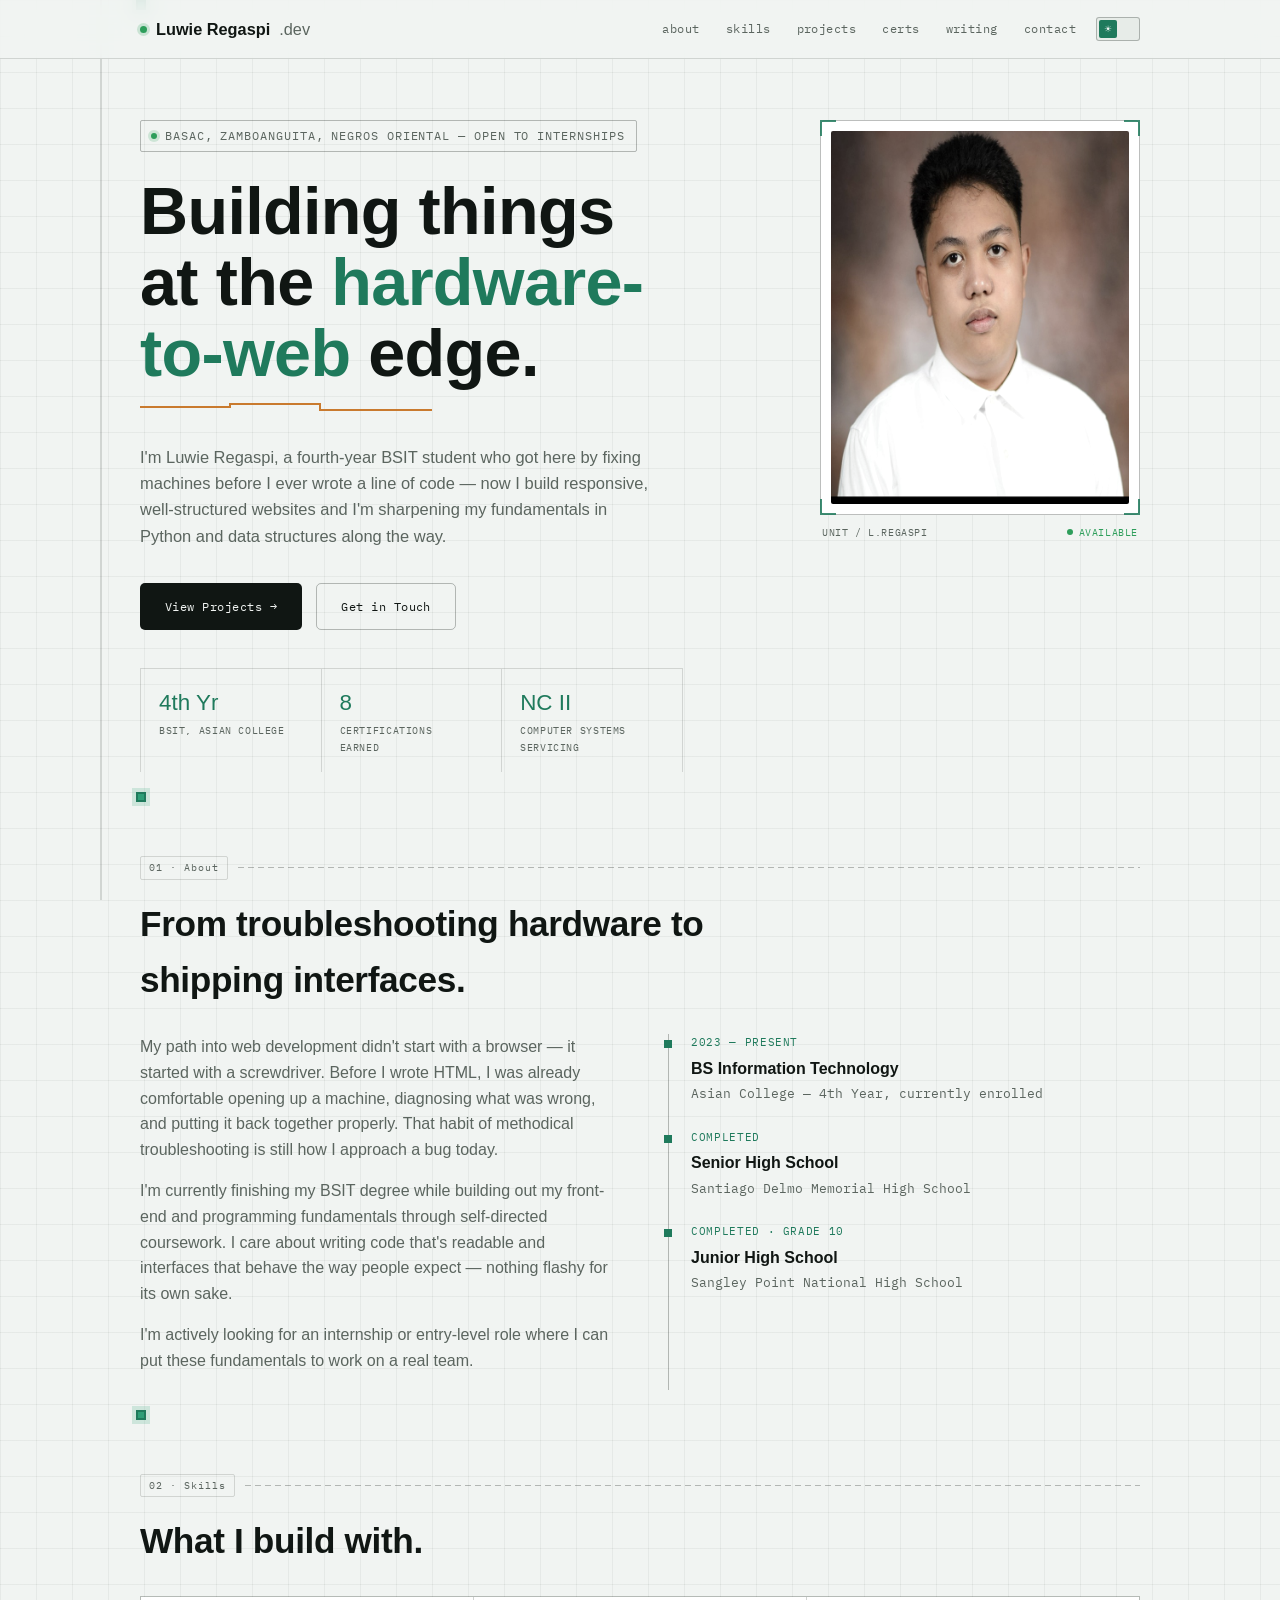
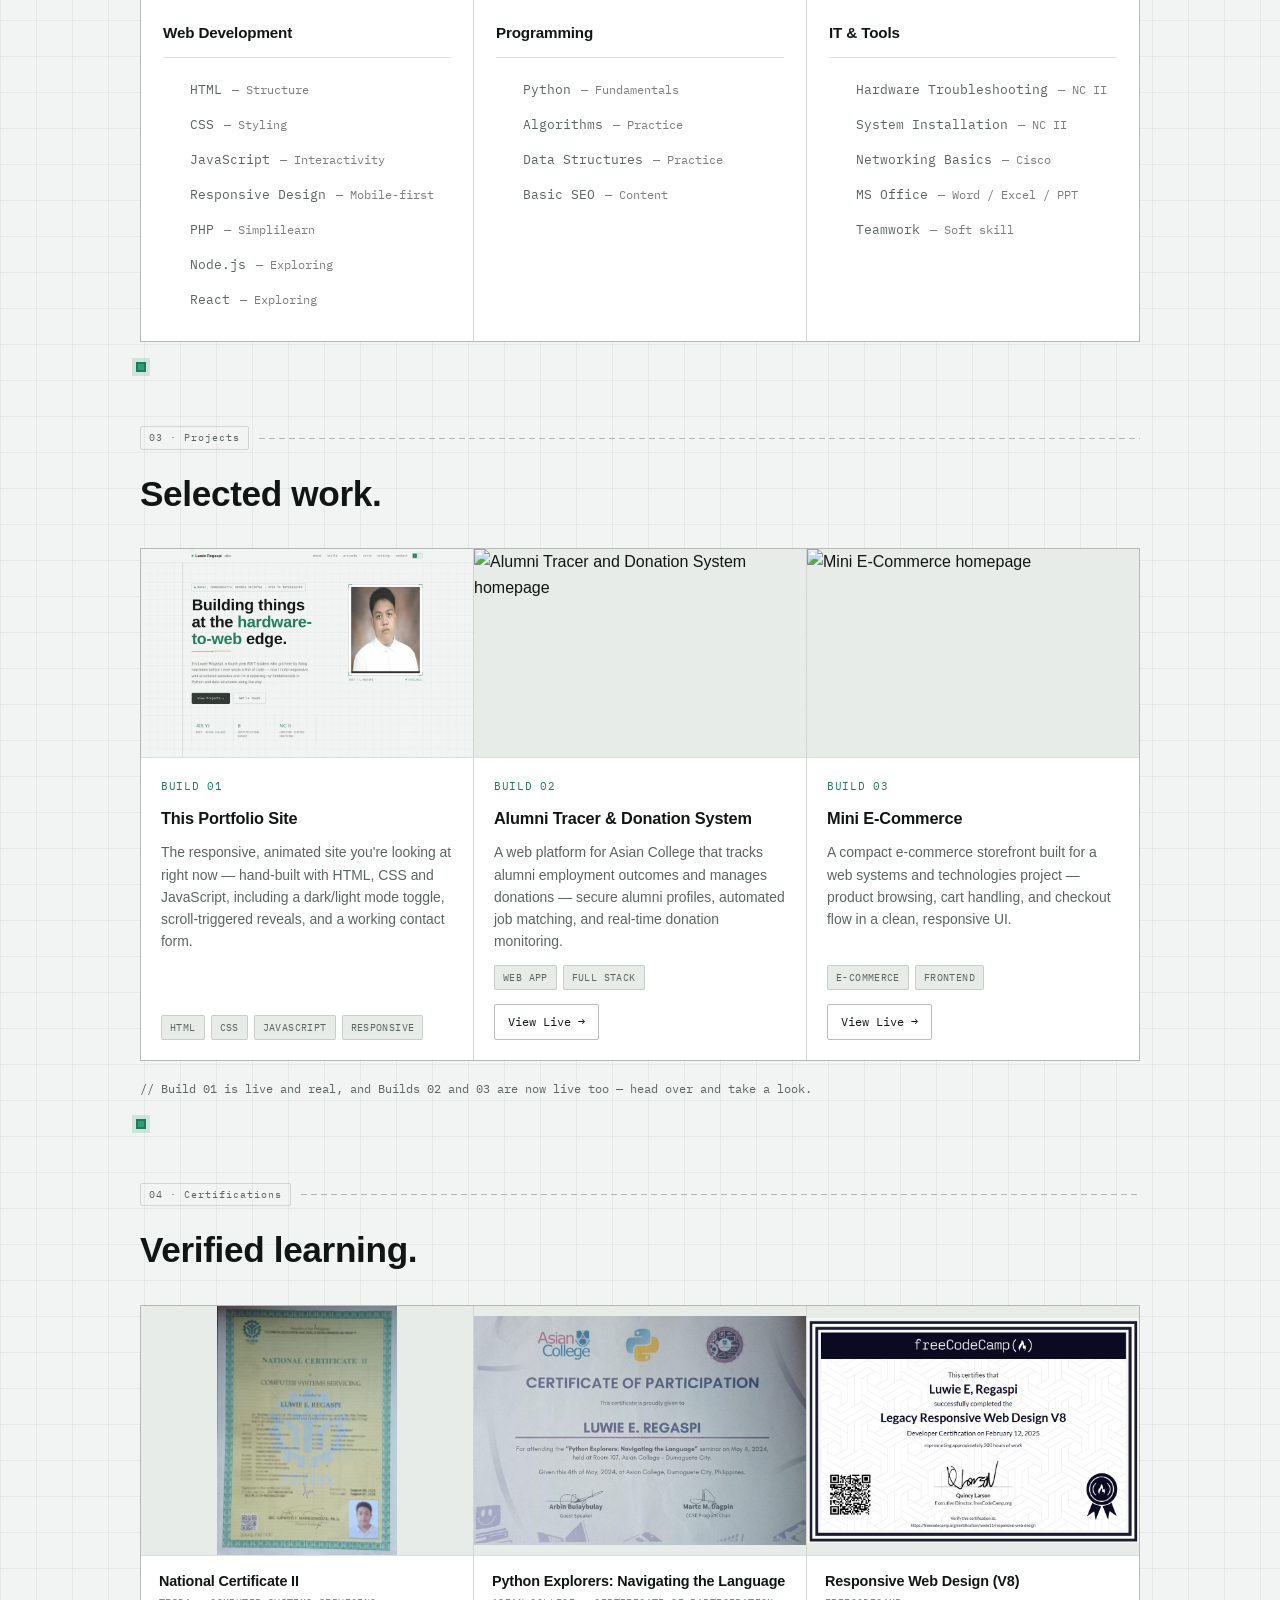
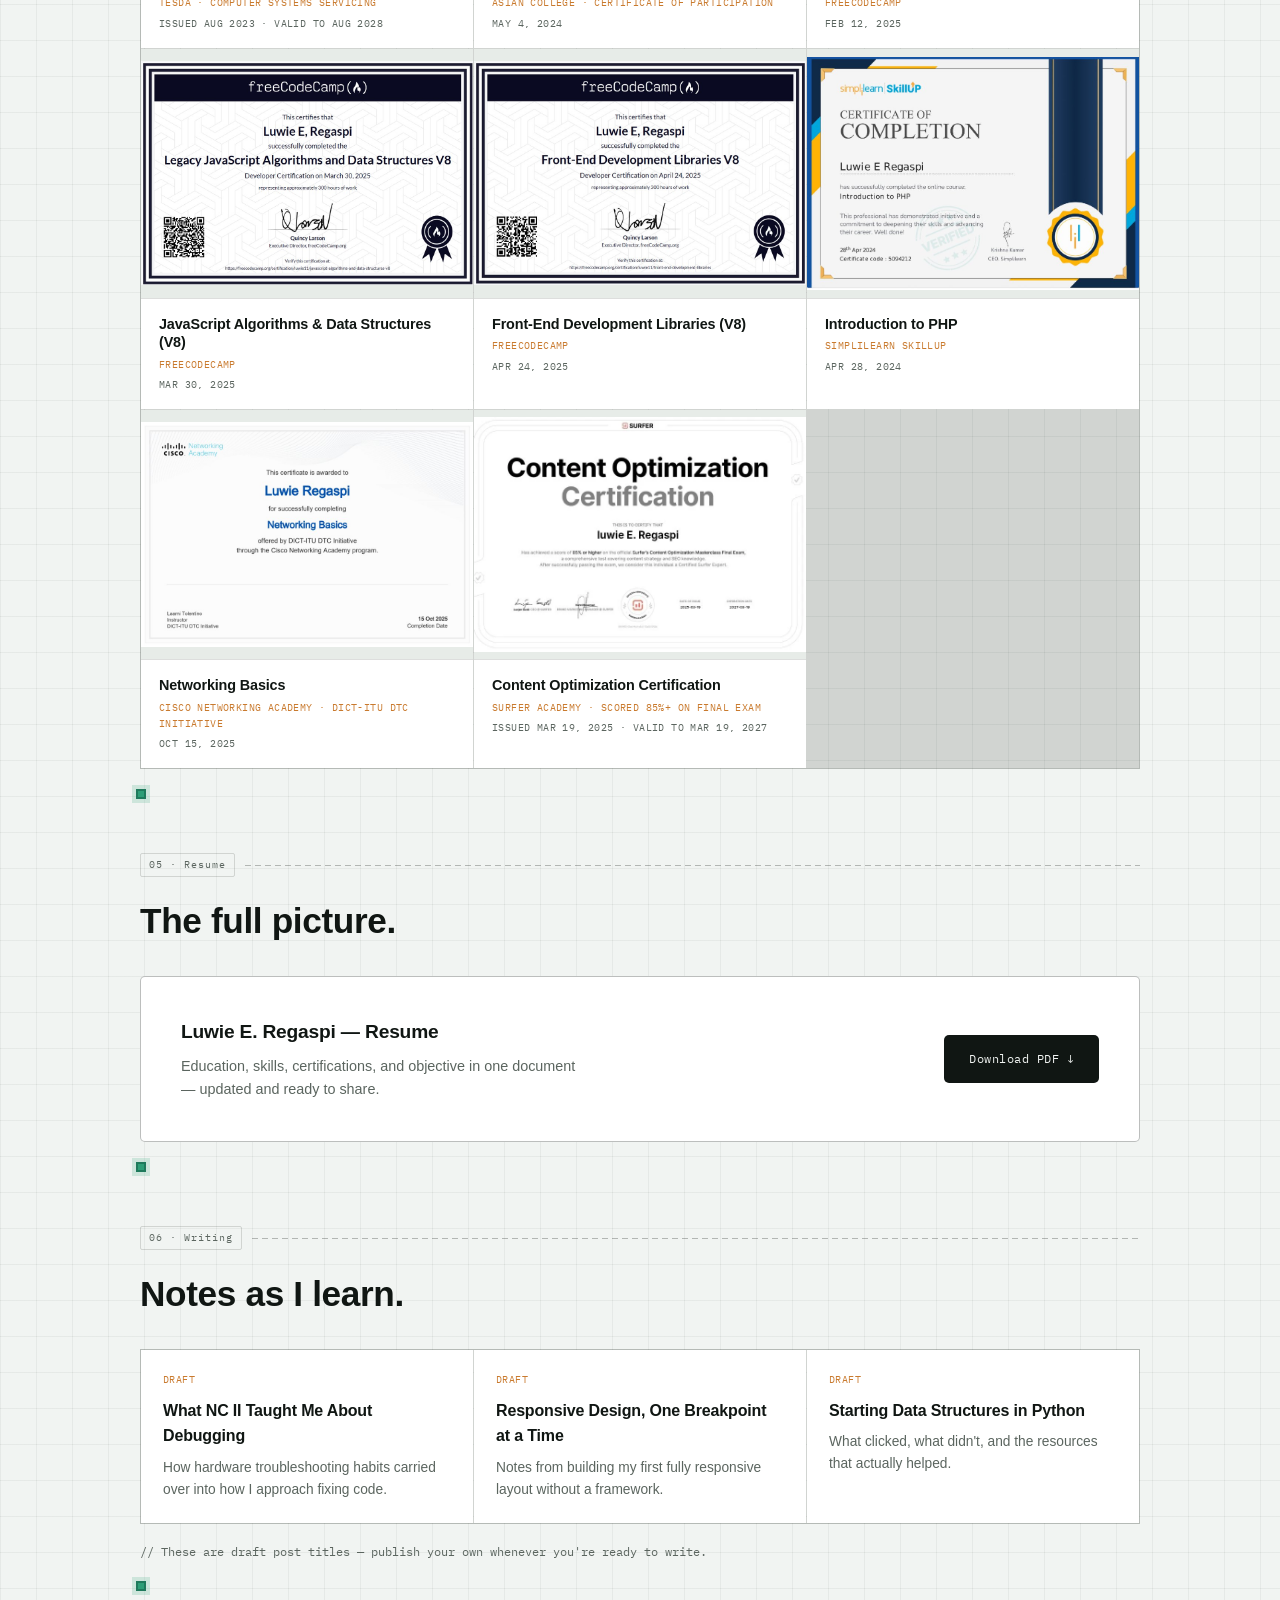
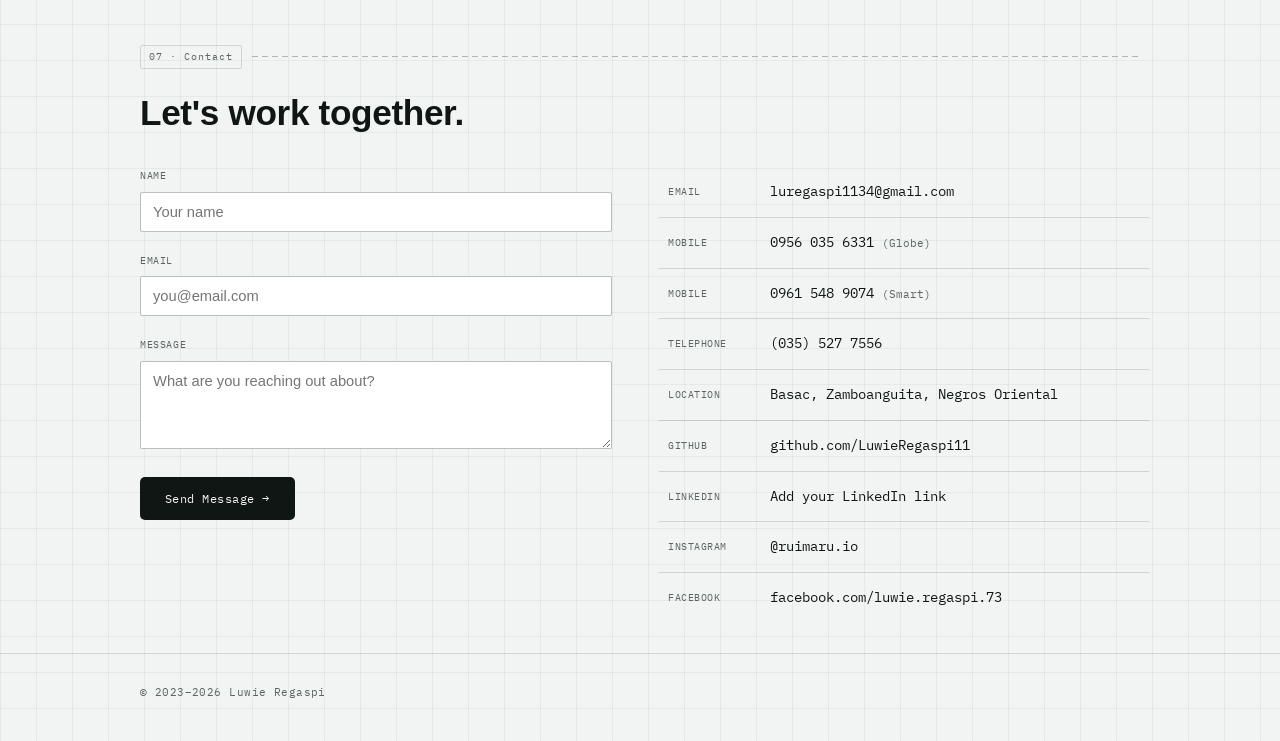
==== commit c34682b3: "Add files via upload" ====
--- a/index.html
+++ b/index.html
@@ -153,26 +153,7 @@
       </div>
       <div class="proj-card reveal">
         <a class="proj-media" href="https://acalumni.app" target="_blank" rel="noopener">
-          <svg viewBox="0 0 400 250" xmlns="http://www.w3.org/2000/svg">
-            <rect width="400" height="250" fill="var(--panel-2)"/>
-            <rect x="0" y="0" width="400" height="30" fill="var(--panel)"/>
-            <circle cx="20" cy="15" r="4" fill="var(--line-strong)"/>
-            <circle cx="34" cy="15" r="4" fill="var(--line-strong)"/>
-            <circle cx="48" cy="15" r="4" fill="var(--trace)"/>
-            <text x="70" y="19" font-family="IBM Plex Mono, monospace" font-size="10" fill="var(--muted)">acalumni.app</text>
-            <circle cx="140" cy="90" r="26" fill="none" stroke="var(--trace)" stroke-width="3"/>
-            <circle cx="140" cy="78" r="10" fill="var(--trace)" opacity="0.8"/>
-            <path d="M 118 104 Q 140 84 162 104" fill="none" stroke="var(--trace)" stroke-width="3" stroke-linecap="round" opacity="0.8"/>
-            <circle cx="230" cy="90" r="26" fill="none" stroke="var(--line-strong)" stroke-width="3"/>
-            <circle cx="230" cy="78" r="10" fill="var(--line-strong)" opacity="0.7"/>
-            <path d="M 208 104 Q 230 84 252 104" fill="none" stroke="var(--line-strong)" stroke-width="3" stroke-linecap="round" opacity="0.7"/>
-            <g font-family="IBM Plex Mono, monospace" font-size="11" fill="var(--muted)">
-              <text x="60" y="160">Donation Received</text>
-              <text x="60" y="180">₱5,000 → CS Scholarship Fund</text>
-              <text x="60" y="200">Status: <tspan fill="var(--signal)">Verified</tspan></text>
-            </g>
-            <rect x="52" y="145" width="296" height="70" fill="none" stroke="var(--line)" stroke-width="1"/>
-          </svg>
+          <img src="https://s.wordpress.com/mshots/v1/https%3A%2F%2Facalumni.app%2F?w=800" alt="Alumni Tracer and Donation System homepage" loading="lazy">
         </a>
         <div class="proj-body">
           <div class="pnum">BUILD 02</div>
@@ -184,29 +165,7 @@
       </div>
       <div class="proj-card reveal">
         <a class="proj-media" href="https://websys-mini-ecommerce.netlify.app/" target="_blank" rel="noopener">
-          <svg viewBox="0 0 400 250" xmlns="http://www.w3.org/2000/svg">
-            <rect width="400" height="250" fill="var(--panel-2)"/>
-            <rect x="0" y="0" width="400" height="30" fill="var(--panel)"/>
-            <circle cx="20" cy="15" r="4" fill="var(--line-strong)"/>
-            <circle cx="34" cy="15" r="4" fill="var(--line-strong)"/>
-            <circle cx="48" cy="15" r="4" fill="var(--trace)"/>
-            <text x="70" y="19" font-family="IBM Plex Mono, monospace" font-size="10" fill="var(--muted)">mini-ecommerce</text>
-            <rect x="40" y="55" width="90" height="90" rx="2" fill="none" stroke="var(--line-strong)" stroke-width="2"/>
-            <circle cx="85" cy="90" r="18" fill="none" stroke="var(--trace)" stroke-width="2"/>
-            <line x1="97" y1="102" x2="108" y2="113" stroke="var(--trace)" stroke-width="2" stroke-linecap="round"/>
-            <rect x="155" y="55" width="90" height="90" rx="2" fill="none" stroke="var(--line-strong)" stroke-width="2"/>
-            <rect x="270" y="55" width="90" height="90" rx="2" fill="none" stroke="var(--line-strong)" stroke-width="2"/>
-            <g stroke="var(--signal)" stroke-width="2">
-              <line x1="300" y1="90" x2="330" y2="90"/>
-              <line x1="315" y1="75" x2="315" y2="105"/>
-            </g>
-            <g font-family="IBM Plex Mono, monospace" font-size="11" fill="var(--muted)">
-              <text x="40" y="175">₱299</text>
-              <text x="155" y="175">₱450</text>
-              <text x="270" y="175">₱180</text>
-              <text x="40" y="195">Add to Cart</text>
-            </g>
-          </svg>
+          <img src="https://s.wordpress.com/mshots/v1/https%3A%2F%2Fwebsys-mini-ecommerce.netlify.app%2F?w=800" alt="Mini E-Commerce homepage" loading="lazy">
         </a>
         <div class="proj-body">
           <div class="pnum">BUILD 03</div>
